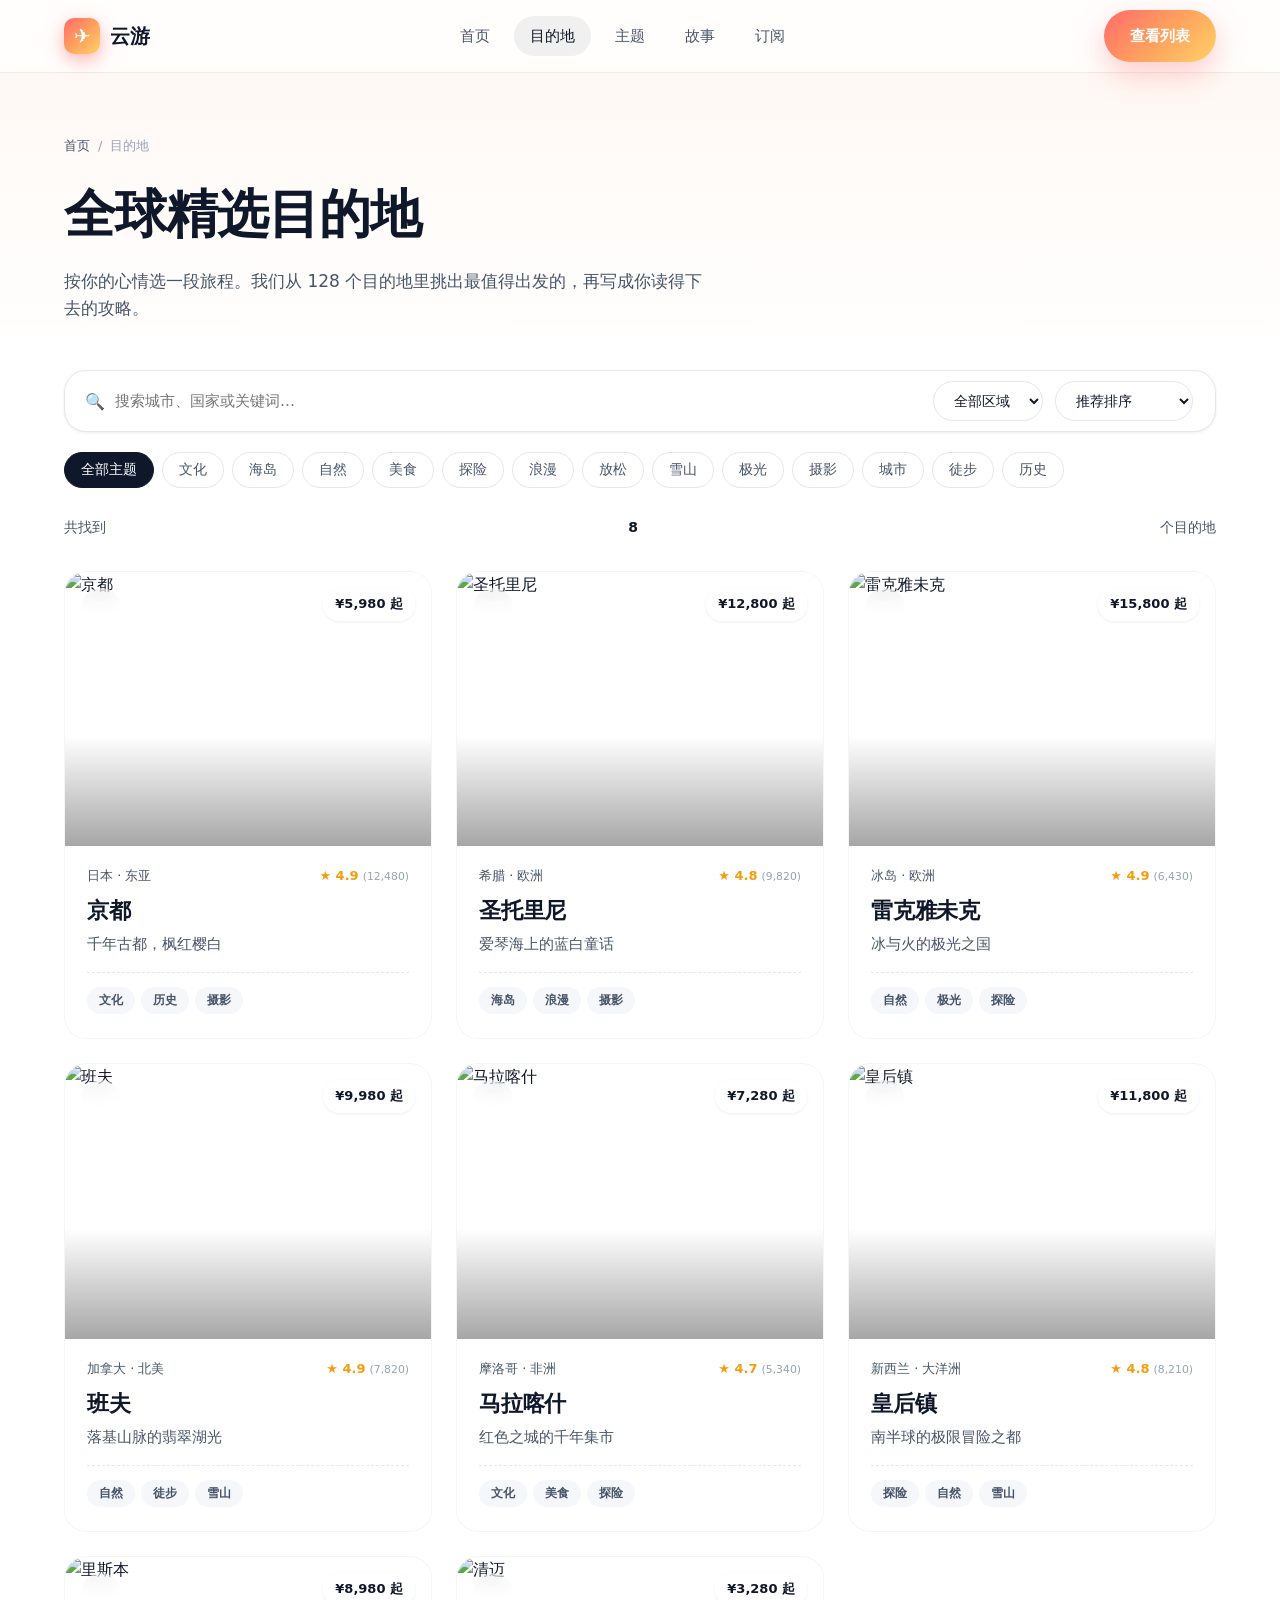
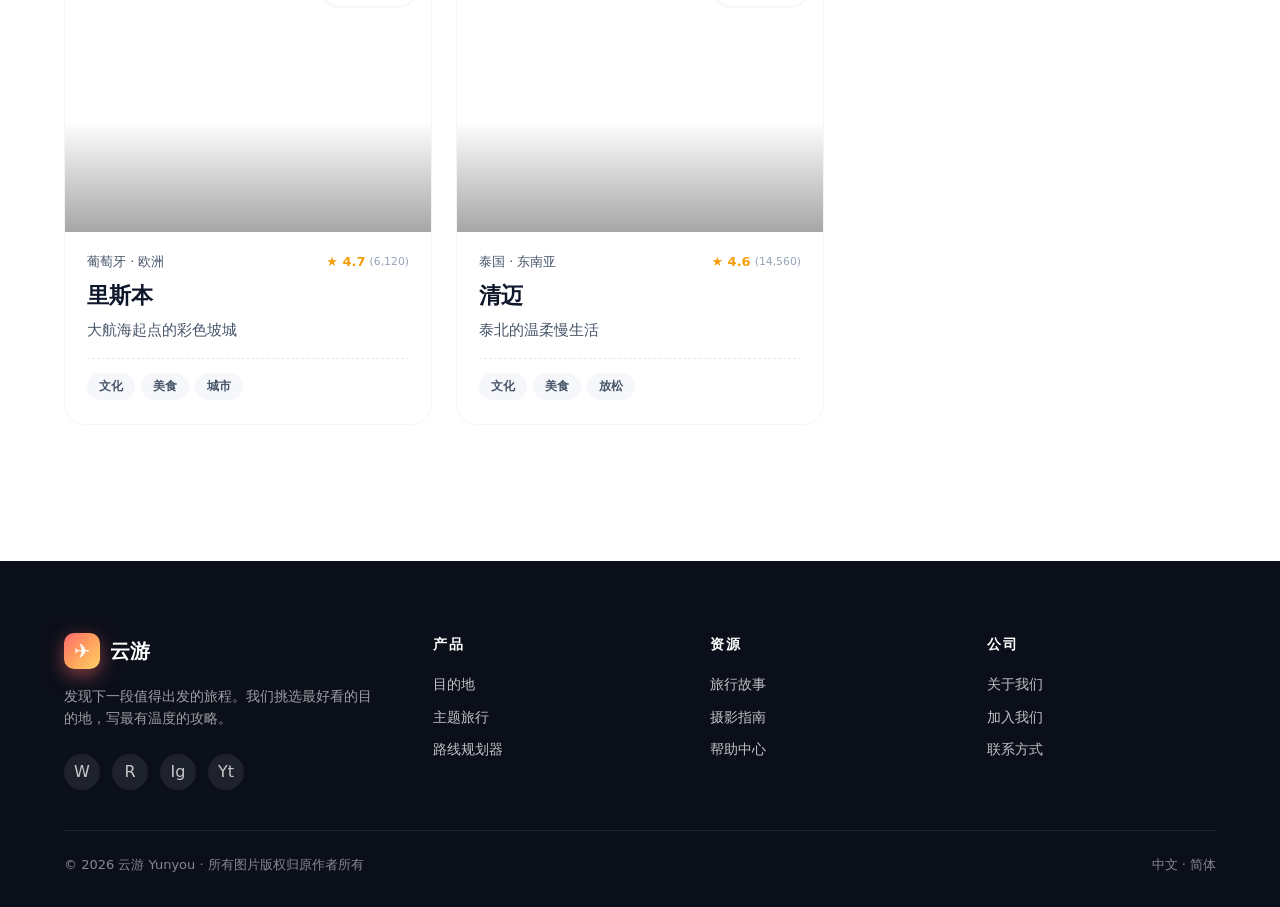
==== destinations.html @ 0c2c40e2 "feat: add static travel recommendation site (home/list/detail with animations) Co-authored-by: Gangg" ====
<!DOCTYPE html>
<html lang="zh-CN">
<head>
  <meta charset="UTF-8" />
  <meta name="viewport" content="width=device-width, initial-scale=1" />
  <title>目的地 · 云游</title>
  <meta name="description" content="浏览云游精选的全球目的地，按区域、主题、价格筛选，挑出最适合你的下一次旅程。" />
  <link rel="icon" href="data:image/svg+xml,%3Csvg xmlns='http://www.w3.org/2000/svg' viewBox='0 0 100 100'%3E%3Ctext y='74' font-size='80'%3E%E2%9C%88%EF%B8%8F%3C/text%3E%3C/svg%3E" />
  <link rel="stylesheet" href="assets/css/main.css" />
  <link rel="stylesheet" href="assets/css/home.css" />
  <link rel="stylesheet" href="assets/css/list.css" />
</head>
<body>
  <header class="site-header is-solid" data-header-mode="solid">
    <div class="container">
      <a class="brand" href="index.html">
        <span class="brand-mark">✈</span>
        <span>云游</span>
      </a>
      <nav class="nav">
        <a href="index.html">首页</a>
        <a href="destinations.html" class="is-active">目的地</a>
        <a href="index.html#themes">主题</a>
        <a href="index.html#stories">故事</a>
        <a href="index.html#newsletter">订阅</a>
      </nav>
      <a href="#dest-grid" class="btn btn--primary header-cta">查看列表</a>
      <button class="nav-toggle" aria-label="菜单"><span></span></button>
    </div>
  </header>

  <section class="page-hero">
    <div class="container">
      <div class="crumbs" data-reveal="up">
        <a href="index.html">首页</a>
        <span>/</span>
        <span>目的地</span>
      </div>
      <h1 data-reveal="up">全球精选目的地</h1>
      <p class="lead" data-reveal="up" style="--reveal-delay:100ms">按你的心情选一段旅程。我们从 128 个目的地里挑出最值得出发的，再写成你读得下去的攻略。</p>
    </div>
  </section>

  <section class="container" id="dest-grid">
    <div class="filters" data-reveal="up">
      <label class="search">
        <span aria-hidden="true">🔍</span>
        <input type="search" placeholder="搜索城市、国家或关键词…" data-filter-search />
      </label>
      <select data-filter-region aria-label="区域">
        <option value="">全部区域</option>
        <option>东亚</option>
        <option>东南亚</option>
        <option>欧洲</option>
        <option>北美</option>
        <option>非洲</option>
        <option>大洋洲</option>
      </select>
      <select data-filter-sort aria-label="排序">
        <option value="recommend">推荐排序</option>
        <option value="price-asc">价格从低到高</option>
        <option value="price-desc">价格从高到低</option>
        <option value="rating">评分最高</option>
        <option value="reviews">评价最多</option>
      </select>
    </div>

    <div class="filter-chips" data-filter-themes></div>

    <div class="result-meta" data-result-meta></div>

    <div class="dest-grid" data-dest-grid></div>
  </section>

  <footer class="site-footer">
    <div class="container">
      <div class="footer-grid">
        <div class="footer-brand">
          <a class="brand" href="index.html" style="color:#fff">
            <span class="brand-mark">✈</span>
            <span>云游</span>
          </a>
          <p>发现下一段值得出发的旅程。我们挑选最好看的目的地，写最有温度的攻略。</p>
          <div class="socials">
            <a href="#">W</a>
            <a href="#">R</a>
            <a href="#">Ig</a>
            <a href="#">Yt</a>
          </div>
        </div>
        <div class="footer-col"><h4>产品</h4><ul><li><a href="destinations.html">目的地</a></li><li><a href="index.html#themes">主题旅行</a></li><li><a href="#">路线规划器</a></li></ul></div>
        <div class="footer-col"><h4>资源</h4><ul><li><a href="index.html#stories">旅行故事</a></li><li><a href="#">摄影指南</a></li><li><a href="#">帮助中心</a></li></ul></div>
        <div class="footer-col"><h4>公司</h4><ul><li><a href="#">关于我们</a></li><li><a href="#">加入我们</a></li><li><a href="#">联系方式</a></li></ul></div>
      </div>
      <div class="footer-bottom">
        <span>© 2026 云游 Yunyou · 所有图片版权归原作者所有</span>
        <span>中文 · 简体</span>
      </div>
    </div>
  </footer>

  <script src="assets/data/destinations.js"></script>
  <script src="assets/js/ui.js"></script>
  <script src="assets/js/list.js"></script>
</body>
</html>
---- assets/css/main.css ----
/* -------- variables -------- */
:root {
  --c-bg: #0b0f1a;
  --c-bg-soft: #111827;
  --c-surface: #ffffff;
  --c-surface-soft: #f6f7fb;
  --c-text: #0f172a;
  --c-text-soft: #475569;
  --c-text-mute: #94a3b8;
  --c-border: #e5e7eb;
  --c-primary: #ff6b6b;
  --c-primary-dark: #e85555;
  --c-accent: #4cc9f0;
  --c-accent-2: #ffd166;
  --c-gradient: linear-gradient(135deg, #ff6b6b 0%, #ffa05e 50%, #ffd166 100%);
  --c-gradient-cool: linear-gradient(135deg, #4cc9f0 0%, #7b7bff 60%, #c084fc 100%);
  --shadow-sm: 0 1px 3px rgba(15, 23, 42, 0.08);
  --shadow-md: 0 10px 30px rgba(15, 23, 42, 0.12);
  --shadow-lg: 0 30px 60px rgba(15, 23, 42, 0.18);
  --radius-sm: 8px;
  --radius-md: 14px;
  --radius-lg: 22px;
  --radius-xl: 32px;
  --header-h: 72px;
  --max-w: 1200px;
  --ease-out: cubic-bezier(0.22, 1, 0.36, 1);
  --ease-spring: cubic-bezier(0.34, 1.56, 0.64, 1);
}

/* -------- reset -------- */
*, *::before, *::after { box-sizing: border-box; }
html, body { margin: 0; padding: 0; }
html {
  scroll-behavior: smooth;
  -webkit-text-size-adjust: 100%;
}
body {
  font-family: "PingFang SC", "Noto Sans SC", "Microsoft YaHei", Inter, system-ui, -apple-system, Segoe UI, Roboto, sans-serif;
  color: var(--c-text);
  background: var(--c-surface);
  line-height: 1.6;
  -webkit-font-smoothing: antialiased;
  overflow-x: hidden;
}
img { max-width: 100%; display: block; }
a { color: inherit; text-decoration: none; }
button { font-family: inherit; cursor: pointer; border: none; background: none; }
input, select, textarea { font-family: inherit; }

/* -------- utilities -------- */
.container {
  width: 100%;
  max-width: var(--max-w);
  margin: 0 auto;
  padding: 0 24px;
}
.section {
  padding: 96px 0;
  position: relative;
}
.section--tight { padding: 64px 0; }
.section-head {
  text-align: center;
  max-width: 720px;
  margin: 0 auto 56px;
}
.section-head .eyebrow {
  display: inline-block;
  font-size: 13px;
  letter-spacing: 2px;
  text-transform: uppercase;
  color: var(--c-primary);
  font-weight: 600;
  margin-bottom: 12px;
}
.section-head h2 {
  font-size: clamp(28px, 4vw, 44px);
  margin: 0 0 16px;
  font-weight: 800;
  letter-spacing: -0.02em;
  background: linear-gradient(135deg, #0f172a, #475569);
  -webkit-background-clip: text;
  background-clip: text;
  color: transparent;
}
.section-head p {
  color: var(--c-text-soft);
  font-size: 17px;
  margin: 0;
}
.btn {
  display: inline-flex;
  align-items: center;
  gap: 8px;
  padding: 14px 26px;
  border-radius: 999px;
  font-weight: 600;
  font-size: 15px;
  transition: transform 0.25s var(--ease-spring), box-shadow 0.25s ease, background 0.25s ease;
  will-change: transform;
}
.btn--primary {
  background: var(--c-gradient);
  color: #fff;
  box-shadow: 0 12px 30px rgba(255, 107, 107, 0.35);
}
.btn--primary:hover {
  transform: translateY(-2px) scale(1.02);
  box-shadow: 0 20px 40px rgba(255, 107, 107, 0.45);
}
.btn--ghost {
  background: rgba(255, 255, 255, 0.15);
  color: #fff;
  backdrop-filter: blur(12px);
  border: 1px solid rgba(255, 255, 255, 0.3);
}
.btn--ghost:hover {
  background: rgba(255, 255, 255, 0.25);
  transform: translateY(-2px);
}
.btn--dark {
  background: var(--c-text);
  color: #fff;
}
.btn--dark:hover {
  transform: translateY(-2px);
  box-shadow: var(--shadow-md);
}
.btn--outline {
  background: transparent;
  color: var(--c-text);
  border: 1.5px solid var(--c-border);
}
.btn--outline:hover {
  border-color: var(--c-text);
  transform: translateY(-2px);
}
.chip {
  display: inline-flex;
  align-items: center;
  padding: 4px 12px;
  border-radius: 999px;
  font-size: 12px;
  font-weight: 600;
  background: rgba(255, 107, 107, 0.12);
  color: var(--c-primary-dark);
}

/* -------- header -------- */
.site-header {
  position: fixed;
  top: 0;
  left: 0;
  right: 0;
  height: var(--header-h);
  z-index: 50;
  transition: background 0.3s ease, box-shadow 0.3s ease, backdrop-filter 0.3s ease;
}
.site-header.is-transparent {
  background: transparent;
}
.site-header.is-solid {
  background: rgba(255, 255, 255, 0.85);
  backdrop-filter: saturate(180%) blur(16px);
  box-shadow: 0 1px 0 rgba(15, 23, 42, 0.06);
}
.site-header .container {
  height: 100%;
  display: flex;
  align-items: center;
  justify-content: space-between;
}
.brand {
  display: flex;
  align-items: center;
  gap: 10px;
  font-weight: 800;
  font-size: 20px;
  letter-spacing: -0.01em;
}
.brand-mark {
  width: 36px;
  height: 36px;
  border-radius: 10px;
  background: var(--c-gradient);
  display: inline-flex;
  align-items: center;
  justify-content: center;
  color: #fff;
  box-shadow: 0 6px 18px rgba(255, 107, 107, 0.5);
  transition: transform 0.5s var(--ease-spring);
}
.brand:hover .brand-mark {
  transform: rotate(-12deg) scale(1.08);
}
.nav {
  display: flex;
  gap: 8px;
  align-items: center;
}
.nav a {
  padding: 8px 16px;
  border-radius: 999px;
  font-size: 15px;
  font-weight: 500;
  color: var(--c-text-soft);
  transition: color 0.2s ease, background 0.2s ease;
}
.nav a:hover, .nav a.is-active {
  color: var(--c-text);
  background: rgba(15, 23, 42, 0.06);
}
.site-header.is-transparent .nav a {
  color: rgba(255, 255, 255, 0.85);
}
.site-header.is-transparent .nav a:hover,
.site-header.is-transparent .nav a.is-active {
  color: #fff;
  background: rgba(255, 255, 255, 0.15);
}
.site-header.is-transparent .brand { color: #fff; }
.header-cta { margin-left: 8px; }
.nav-toggle {
  display: none;
  width: 44px;
  height: 44px;
  border-radius: 12px;
  align-items: center;
  justify-content: center;
  color: var(--c-text);
}
.site-header.is-transparent .nav-toggle { color: #fff; }
.nav-toggle span {
  width: 20px;
  height: 2px;
  background: currentColor;
  position: relative;
  transition: all 0.3s ease;
}
.nav-toggle span::before,
.nav-toggle span::after {
  content: "";
  position: absolute;
  left: 0;
  width: 20px;
  height: 2px;
  background: currentColor;
  transition: all 0.3s ease;
}
.nav-toggle span::before { top: -7px; }
.nav-toggle span::after { top: 7px; }

/* -------- footer -------- */
.site-footer {
  background: var(--c-bg);
  color: rgba(255, 255, 255, 0.75);
  padding: 72px 0 32px;
  margin-top: 40px;
}
.site-footer a { color: rgba(255, 255, 255, 0.75); }
.site-footer a:hover { color: #fff; }
.footer-grid {
  display: grid;
  grid-template-columns: 1.4fr repeat(3, 1fr);
  gap: 48px;
  padding-bottom: 40px;
  border-bottom: 1px solid rgba(255, 255, 255, 0.08);
}
.footer-brand p {
  color: rgba(255, 255, 255, 0.6);
  margin: 16px 0 24px;
  max-width: 320px;
  font-size: 14px;
}
.footer-col h4 {
  color: #fff;
  margin: 0 0 18px;
  font-size: 14px;
  letter-spacing: 2px;
  text-transform: uppercase;
}
.footer-col ul { list-style: none; padding: 0; margin: 0; display: grid; gap: 10px; font-size: 14px; }
.footer-bottom {
  display: flex;
  justify-content: space-between;
  align-items: center;
  padding-top: 24px;
  font-size: 13px;
  color: rgba(255, 255, 255, 0.5);
}
.socials { display: flex; gap: 12px; }
.socials a {
  width: 36px;
  height: 36px;
  border-radius: 50%;
  background: rgba(255, 255, 255, 0.08);
  display: inline-flex;
  align-items: center;
  justify-content: center;
  transition: background 0.2s ease, transform 0.25s var(--ease-spring);
}
.socials a:hover {
  background: var(--c-primary);
  transform: translateY(-3px);
}

/* -------- reveal (scroll animation) -------- */
[data-reveal] {
  opacity: 0;
  transform: translateY(32px);
  transition: opacity 0.8s var(--ease-out), transform 0.8s var(--ease-out);
  transition-delay: var(--reveal-delay, 0s);
}
[data-reveal="left"] { transform: translateX(-40px); }
[data-reveal="right"] { transform: translateX(40px); }
[data-reveal="scale"] { transform: scale(0.92); }
[data-reveal].is-visible {
  opacity: 1;
  transform: translate(0, 0) scale(1);
}

/* -------- responsive -------- */
@media (max-width: 860px) {
  .section { padding: 72px 0; }
  .footer-grid { grid-template-columns: 1fr 1fr; gap: 32px; }
  .footer-brand { grid-column: 1 / -1; }
  .nav { display: none; }
  .nav-toggle { display: inline-flex; }
  .header-cta { display: none; }
}
@media (max-width: 560px) {
  .section { padding: 56px 0; }
  .footer-grid { grid-template-columns: 1fr; }
  .footer-bottom { flex-direction: column; gap: 12px; }
}
---- assets/css/home.css ----
/* -------- hero -------- */
.hero {
  position: relative;
  min-height: 100vh;
  color: #fff;
  overflow: hidden;
  isolation: isolate;
  display: flex;
  align-items: center;
  padding-top: var(--header-h);
}
.hero::before {
  content: "";
  position: absolute;
  inset: 0;
  background: linear-gradient(
    180deg,
    rgba(8, 12, 24, 0.45) 0%,
    rgba(8, 12, 24, 0.3) 40%,
    rgba(8, 12, 24, 0.75) 100%
  );
  z-index: 2;
}
.hero-bg {
  position: absolute;
  inset: -40px;
  z-index: 1;
  background-size: cover;
  background-position: center;
  will-change: transform;
  transition: opacity 1.2s ease;
}
.hero-bg.is-current {
  animation: kenburns 14s ease-in-out infinite alternate;
}
.hero-bg:not(.is-current) { opacity: 0; }
@keyframes kenburns {
  0% { transform: scale(1.05) translate(0, 0); }
  100% { transform: scale(1.18) translate(-1%, -2%); }
}
.hero-shade {
  position: absolute;
  inset: auto 0 -1px;
  height: 120px;
  z-index: 3;
  background: linear-gradient(180deg, transparent 0%, var(--c-surface) 100%);
}
.hero-content {
  position: relative;
  z-index: 4;
  padding: 48px 0 96px;
  max-width: 720px;
}
.hero-badge {
  display: inline-flex;
  align-items: center;
  gap: 10px;
  padding: 8px 16px;
  border-radius: 999px;
  background: rgba(255, 255, 255, 0.14);
  backdrop-filter: blur(12px);
  border: 1px solid rgba(255, 255, 255, 0.25);
  font-size: 13px;
  font-weight: 500;
  margin-bottom: 24px;
  animation: floatIn 0.9s var(--ease-out) both;
}
.hero-badge .dot {
  width: 8px;
  height: 8px;
  border-radius: 50%;
  background: #34d399;
  box-shadow: 0 0 0 0 rgba(52, 211, 153, 0.6);
  animation: ping 1.8s ease-out infinite;
}
@keyframes ping {
  0% { box-shadow: 0 0 0 0 rgba(52, 211, 153, 0.6); }
  80%, 100% { box-shadow: 0 0 0 10px rgba(52, 211, 153, 0); }
}
.hero h1 {
  font-size: clamp(40px, 6.5vw, 78px);
  line-height: 1.05;
  font-weight: 800;
  letter-spacing: -0.03em;
  margin: 0 0 20px;
}
.hero h1 .accent {
  background: linear-gradient(120deg, #ffd166 10%, #ff8fa3 60%, #a5b4fc 100%);
  -webkit-background-clip: text;
  background-clip: text;
  color: transparent;
  display: inline-block;
  animation: shimmer 4s ease-in-out infinite;
  background-size: 200% 200%;
}
@keyframes shimmer {
  0%, 100% { background-position: 0% 50%; }
  50% { background-position: 100% 50%; }
}
.hero p.lead {
  color: rgba(255, 255, 255, 0.85);
  font-size: 19px;
  max-width: 560px;
  margin: 0 0 36px;
}
.hero-actions {
  display: flex;
  gap: 14px;
  flex-wrap: wrap;
}
.hero-word-anim > span {
  display: inline-block;
  opacity: 0;
  transform: translateY(30px);
  animation: wordUp 0.8s var(--ease-spring) forwards;
}
@keyframes wordUp {
  to { opacity: 1; transform: translateY(0); }
}
@keyframes floatIn {
  from { opacity: 0; transform: translateY(12px); }
  to { opacity: 1; transform: translateY(0); }
}

/* hero search */
.hero-search {
  margin-top: 40px;
  display: grid;
  grid-template-columns: 1.4fr 1fr 1fr auto;
  gap: 0;
  background: rgba(255, 255, 255, 0.12);
  border: 1px solid rgba(255, 255, 255, 0.24);
  backdrop-filter: blur(18px);
  border-radius: 999px;
  padding: 8px;
  box-shadow: 0 20px 60px rgba(0, 0, 0, 0.25);
  max-width: 720px;
  animation: floatIn 1.1s var(--ease-out) 0.3s both;
}
.hero-search .field {
  padding: 10px 22px;
  display: flex;
  flex-direction: column;
  border-right: 1px solid rgba(255, 255, 255, 0.16);
  min-width: 0;
}
.hero-search .field:last-of-type { border-right: none; }
.hero-search label {
  font-size: 11px;
  letter-spacing: 1.2px;
  text-transform: uppercase;
  color: rgba(255, 255, 255, 0.75);
  margin-bottom: 4px;
}
.hero-search input, .hero-search select {
  background: transparent;
  border: none;
  color: #fff;
  font-size: 15px;
  font-weight: 500;
  outline: none;
  padding: 0;
  min-width: 0;
  width: 100%;
}
.hero-search input::placeholder { color: rgba(255, 255, 255, 0.55); }
.hero-search select option { color: #0f172a; }
.hero-search .btn--primary {
  border-radius: 999px;
  padding: 14px 28px;
}
.hero-scroll {
  position: absolute;
  bottom: 32px;
  left: 50%;
  transform: translateX(-50%);
  z-index: 4;
  color: rgba(255, 255, 255, 0.7);
  font-size: 12px;
  letter-spacing: 2px;
  text-transform: uppercase;
  animation: bounceY 2.2s ease-in-out infinite;
}
.hero-scroll::after {
  content: "";
  display: block;
  width: 1px;
  height: 40px;
  background: rgba(255, 255, 255, 0.5);
  margin: 12px auto 0;
}
@keyframes bounceY {
  0%, 100% { transform: translate(-50%, 0); opacity: 0.7; }
  50% { transform: translate(-50%, -8px); opacity: 1; }
}

/* -------- stats -------- */
.stats {
  padding: 40px 0 0;
}
.stats-grid {
  display: grid;
  grid-template-columns: repeat(4, 1fr);
  gap: 24px;
  padding: 40px;
  border-radius: var(--radius-xl);
  background: var(--c-surface);
  box-shadow: var(--shadow-lg);
  position: relative;
  z-index: 10;
  margin-top: -100px;
}
.stat { text-align: center; }
.stat-num {
  font-size: clamp(32px, 4vw, 48px);
  font-weight: 800;
  background: var(--c-gradient);
  -webkit-background-clip: text;
  background-clip: text;
  color: transparent;
  letter-spacing: -0.02em;
  line-height: 1;
}
.stat-num small { font-size: 0.5em; margin-left: 2px; color: var(--c-text-soft); -webkit-text-fill-color: var(--c-text-soft); }
.stat-label {
  margin-top: 8px;
  color: var(--c-text-soft);
  font-size: 14px;
}

/* -------- feature cards (themes) -------- */
.themes-grid {
  display: grid;
  grid-template-columns: repeat(4, 1fr);
  gap: 20px;
}
.theme-card {
  position: relative;
  aspect-ratio: 3/4;
  border-radius: var(--radius-lg);
  overflow: hidden;
  cursor: pointer;
  isolation: isolate;
}
.theme-card::before {
  content: "";
  position: absolute;
  inset: 0;
  background-size: cover;
  background-position: center;
  background-image: var(--img);
  transition: transform 0.8s var(--ease-out);
  z-index: 1;
}
.theme-card::after {
  content: "";
  position: absolute;
  inset: 0;
  background: linear-gradient(180deg, rgba(0,0,0,0.1) 0%, rgba(0,0,0,0.75) 100%);
  z-index: 2;
  transition: opacity 0.35s ease;
}
.theme-card:hover::before { transform: scale(1.1); }
.theme-card .content {
  position: relative;
  z-index: 3;
  color: #fff;
  padding: 24px;
  height: 100%;
  display: flex;
  flex-direction: column;
  justify-content: flex-end;
}
.theme-card .content h3 {
  font-size: 24px;
  margin: 0 0 4px;
  font-weight: 700;
}
.theme-card .content p {
  margin: 0;
  font-size: 14px;
  color: rgba(255, 255, 255, 0.75);
  transform: translateY(8px);
  opacity: 0;
  transition: all 0.35s ease;
}
.theme-card:hover .content p { transform: translateY(0); opacity: 1; }
.theme-card .arrow {
  position: absolute;
  top: 20px;
  right: 20px;
  width: 42px;
  height: 42px;
  border-radius: 50%;
  background: rgba(255, 255, 255, 0.18);
  backdrop-filter: blur(10px);
  z-index: 3;
  display: grid;
  place-items: center;
  color: #fff;
  transition: transform 0.35s var(--ease-spring), background 0.35s ease;
}
.theme-card:hover .arrow {
  transform: rotate(-45deg) scale(1.08);
  background: var(--c-primary);
}

/* -------- featured destinations -------- */
.featured {
  background: var(--c-surface-soft);
}
.featured-grid {
  display: grid;
  grid-template-columns: repeat(3, 1fr);
  gap: 28px;
}
.dest-card {
  background: var(--c-surface);
  border-radius: var(--radius-lg);
  overflow: hidden;
  transition: transform 0.4s var(--ease-out), box-shadow 0.4s ease;
  cursor: pointer;
  display: flex;
  flex-direction: column;
  border: 1px solid rgba(15, 23, 42, 0.04);
}
.dest-card:hover {
  transform: translateY(-8px);
  box-shadow: var(--shadow-lg);
}
.dest-card-media {
  position: relative;
  aspect-ratio: 4/3;
  overflow: hidden;
}
.dest-card-media::after {
  content: "";
  position: absolute;
  inset: 0;
  background: linear-gradient(180deg, transparent 60%, rgba(0,0,0,0.35) 100%);
}
.dest-card-media img {
  width: 100%;
  height: 100%;
  object-fit: cover;
  transition: transform 0.8s var(--ease-out);
}
.dest-card:hover .dest-card-media img { transform: scale(1.08); }
.dest-card-media .price-tag {
  position: absolute;
  top: 16px;
  right: 16px;
  background: rgba(255, 255, 255, 0.95);
  color: var(--c-text);
  padding: 6px 12px;
  border-radius: 999px;
  font-size: 13px;
  font-weight: 700;
  backdrop-filter: blur(8px);
  z-index: 2;
  box-shadow: var(--shadow-sm);
}
.dest-card-media .fav {
  position: absolute;
  top: 16px;
  left: 16px;
  width: 40px;
  height: 40px;
  border-radius: 50%;
  background: rgba(255, 255, 255, 0.2);
  backdrop-filter: blur(10px);
  display: grid;
  place-items: center;
  color: #fff;
  z-index: 2;
  transition: transform 0.3s var(--ease-spring), color 0.2s ease;
}
.dest-card-media .fav:hover { color: #ff6b6b; transform: scale(1.1); }
.dest-card-body {
  padding: 20px 22px 24px;
  display: flex;
  flex-direction: column;
  flex: 1;
}
.dest-card-meta {
  display: flex;
  justify-content: space-between;
  align-items: center;
  font-size: 13px;
  color: var(--c-text-soft);
  margin-bottom: 6px;
}
.dest-card-meta .rating { display: inline-flex; align-items: center; gap: 4px; color: #f59e0b; font-weight: 600; }
.dest-card-body h3 { margin: 0 0 4px; font-size: 22px; font-weight: 700; letter-spacing: -0.01em; }
.dest-card-body .tagline { color: var(--c-text-soft); font-size: 15px; margin: 0 0 16px; }
.dest-card-tags { display: flex; gap: 6px; flex-wrap: wrap; margin-top: auto; padding-top: 14px; border-top: 1px dashed var(--c-border); }
.dest-card-tags .chip { background: var(--c-surface-soft); color: var(--c-text-soft); }

/* -------- parallax band -------- */
.parallax {
  position: relative;
  min-height: 360px;
  display: grid;
  place-items: center;
  color: #fff;
  text-align: center;
  overflow: hidden;
  isolation: isolate;
}
.parallax::before {
  content: "";
  position: absolute;
  inset: -80px 0;
  background-image: url("https://images.unsplash.com/photo-1470770841072-f978cf4d019e?auto=format&fit=crop&w=2000&q=80");
  background-size: cover;
  background-position: center;
  background-attachment: fixed;
  z-index: 1;
}
.parallax::after {
  content: "";
  position: absolute;
  inset: 0;
  background: linear-gradient(135deg, rgba(12, 17, 32, 0.7), rgba(76, 201, 240, 0.35));
  z-index: 2;
}
.parallax .container { position: relative; z-index: 3; padding: 96px 0; }
.parallax h2 {
  font-size: clamp(32px, 5vw, 56px);
  margin: 0 0 14px;
  letter-spacing: -0.02em;
  font-weight: 800;
}
.parallax p { color: rgba(255,255,255,0.82); max-width: 600px; margin: 0 auto 28px; font-size: 17px; }

/* -------- testimonials -------- */
.testimonials {
  background: linear-gradient(180deg, #fff 0%, var(--c-surface-soft) 100%);
}
.testimonial-grid {
  display: grid;
  grid-template-columns: repeat(3, 1fr);
  gap: 24px;
}
.testimonial {
  background: #fff;
  border-radius: var(--radius-lg);
  padding: 32px;
  box-shadow: var(--shadow-sm);
  border: 1px solid rgba(15, 23, 42, 0.04);
  transition: transform 0.4s var(--ease-out), box-shadow 0.4s ease;
  position: relative;
}
.testimonial:hover {
  transform: translateY(-6px);
  box-shadow: var(--shadow-md);
}
.testimonial .quote-mark {
  position: absolute;
  top: 24px;
  right: 28px;
  font-size: 80px;
  font-family: Georgia, serif;
  color: rgba(255, 107, 107, 0.12);
  line-height: 1;
}
.testimonial .stars { color: #f59e0b; margin-bottom: 12px; letter-spacing: 2px; }
.testimonial p { margin: 0 0 24px; color: var(--c-text); font-size: 15px; line-height: 1.7; }
.testimonial .person { display: flex; gap: 12px; align-items: center; }
.testimonial .person img {
  width: 44px;
  height: 44px;
  border-radius: 50%;
  object-fit: cover;
}
.testimonial .person .name { font-weight: 700; font-size: 15px; }
.testimonial .person .role { color: var(--c-text-mute); font-size: 13px; }

/* -------- cta -------- */
.cta-band {
  padding: 72px 0;
}
.cta-wrap {
  background: var(--c-gradient);
  border-radius: var(--radius-xl);
  padding: 56px;
  color: #fff;
  display: grid;
  grid-template-columns: 1.2fr auto;
  gap: 32px;
  align-items: center;
  position: relative;
  overflow: hidden;
}
.cta-wrap::before,
.cta-wrap::after {
  content: "";
  position: absolute;
  border-radius: 50%;
  background: rgba(255, 255, 255, 0.15);
  filter: blur(20px);
  animation: blob 8s ease-in-out infinite;
}
.cta-wrap::before { width: 220px; height: 220px; top: -60px; right: -40px; }
.cta-wrap::after { width: 160px; height: 160px; bottom: -40px; left: 10%; animation-delay: -3s; }
@keyframes blob {
  0%, 100% { transform: translate(0, 0) scale(1); }
  50% { transform: translate(12px, -10px) scale(1.1); }
}
.cta-wrap h2 {
  font-size: clamp(26px, 3.4vw, 38px);
  margin: 0 0 8px;
  letter-spacing: -0.02em;
  font-weight: 800;
  position: relative;
  z-index: 2;
}
.cta-wrap p { margin: 0; color: rgba(255, 255, 255, 0.9); position: relative; z-index: 2; max-width: 600px; }
.cta-form {
  display: flex;
  gap: 8px;
  background: rgba(255, 255, 255, 0.15);
  padding: 6px;
  border-radius: 999px;
  backdrop-filter: blur(12px);
  position: relative;
  z-index: 2;
}
.cta-form input {
  background: transparent;
  border: none;
  outline: none;
  color: #fff;
  font-size: 15px;
  padding: 12px 20px;
  min-width: 220px;
}
.cta-form input::placeholder { color: rgba(255, 255, 255, 0.7); }
.cta-form button {
  background: #fff;
  color: var(--c-primary);
  padding: 12px 24px;
  border-radius: 999px;
  font-weight: 700;
  font-size: 15px;
  transition: transform 0.2s var(--ease-spring);
}
.cta-form button:hover { transform: scale(1.05); }

/* -------- responsive -------- */
@media (max-width: 960px) {
  .themes-grid { grid-template-columns: repeat(2, 1fr); }
  .featured-grid { grid-template-columns: repeat(2, 1fr); }
  .testimonial-grid { grid-template-columns: 1fr; }
  .stats-grid { grid-template-columns: repeat(2, 1fr); }
  .cta-wrap { grid-template-columns: 1fr; padding: 40px; }
  .hero-search { grid-template-columns: 1fr 1fr; border-radius: var(--radius-lg); padding: 12px; }
  .hero-search .field { border-right: none; border-bottom: 1px solid rgba(255, 255, 255, 0.12); padding: 12px 16px; }
  .hero-search .btn--primary { grid-column: 1 / -1; justify-content: center; }
  .parallax::before { background-attachment: scroll; }
}
@media (max-width: 560px) {
  .featured-grid { grid-template-columns: 1fr; }
  .themes-grid { grid-template-columns: 1fr 1fr; }
  .stats-grid { grid-template-columns: 1fr 1fr; padding: 28px 20px; margin-top: -80px; }
  .cta-form { flex-direction: column; width: 100%; padding: 10px; border-radius: var(--radius-md); }
  .cta-form input { min-width: 0; width: 100%; padding: 14px; }
  .cta-form button { padding: 14px; border-radius: var(--radius-sm); }
}
---- assets/css/list.css ----
/* -------- page hero (list / detail) -------- */
.page-hero {
  padding-top: calc(var(--header-h) + 64px);
  padding-bottom: 48px;
  background: linear-gradient(180deg, #fff7f2 0%, #fff 100%);
}
.page-hero h1 {
  font-size: clamp(34px, 5vw, 52px);
  margin: 0 0 12px;
  font-weight: 800;
  letter-spacing: -0.02em;
}
.page-hero .lead {
  color: var(--c-text-soft);
  max-width: 640px;
  font-size: 17px;
  margin: 0;
}
.page-hero .crumbs {
  display: flex;
  gap: 8px;
  color: var(--c-text-mute);
  font-size: 13px;
  margin-bottom: 16px;
  align-items: center;
}
.page-hero .crumbs a { color: var(--c-text-soft); }
.page-hero .crumbs a:hover { color: var(--c-primary); }

/* -------- filters -------- */
.filters {
  display: grid;
  grid-template-columns: 1fr auto auto auto;
  gap: 12px;
  align-items: center;
  background: var(--c-surface);
  border: 1px solid var(--c-border);
  border-radius: var(--radius-lg);
  padding: 10px 10px 10px 20px;
  box-shadow: var(--shadow-sm);
}
.filters .search {
  display: flex;
  align-items: center;
  gap: 10px;
  color: var(--c-text-mute);
}
.filters input[type="search"] {
  border: none;
  outline: none;
  background: transparent;
  flex: 1;
  font-size: 15px;
  padding: 10px 0;
  color: var(--c-text);
}
.filters select {
  border: 1px solid var(--c-border);
  border-radius: 999px;
  padding: 10px 16px;
  font-size: 14px;
  background: #fff;
  cursor: pointer;
  color: var(--c-text);
  transition: border-color 0.2s ease;
}
.filters select:hover { border-color: var(--c-text-soft); }
.filter-chips {
  display: flex;
  gap: 8px;
  flex-wrap: wrap;
  margin-top: 20px;
}
.filter-chips button {
  padding: 8px 16px;
  border-radius: 999px;
  background: #fff;
  color: var(--c-text-soft);
  font-size: 14px;
  font-weight: 500;
  border: 1px solid var(--c-border);
  transition: all 0.2s ease;
}
.filter-chips button:hover { border-color: var(--c-text); color: var(--c-text); }
.filter-chips button.is-active {
  background: var(--c-text);
  color: #fff;
  border-color: var(--c-text);
}
.result-meta {
  margin-top: 28px;
  margin-bottom: 8px;
  display: flex;
  justify-content: space-between;
  align-items: center;
  color: var(--c-text-soft);
  font-size: 14px;
}
.result-meta strong { color: var(--c-text); }

/* -------- destination grid (same as home dest-card, plus stagger) -------- */
.dest-grid {
  display: grid;
  grid-template-columns: repeat(3, 1fr);
  gap: 24px;
  padding: 24px 0 96px;
}
.dest-grid .dest-card {
  animation: cardIn 0.6s var(--ease-out) both;
}
@keyframes cardIn {
  from { opacity: 0; transform: translateY(24px); }
  to { opacity: 1; transform: translateY(0); }
}
.empty-state {
  text-align: center;
  padding: 64px 20px;
  color: var(--c-text-soft);
}
.empty-state .emoji { font-size: 56px; margin-bottom: 12px; }

@media (max-width: 960px) {
  .filters { grid-template-columns: 1fr 1fr; }
  .filters .search { grid-column: 1 / -1; }
  .dest-grid { grid-template-columns: repeat(2, 1fr); }
}
@media (max-width: 560px) {
  .filters { grid-template-columns: 1fr; }
  .dest-grid { grid-template-columns: 1fr; }
}
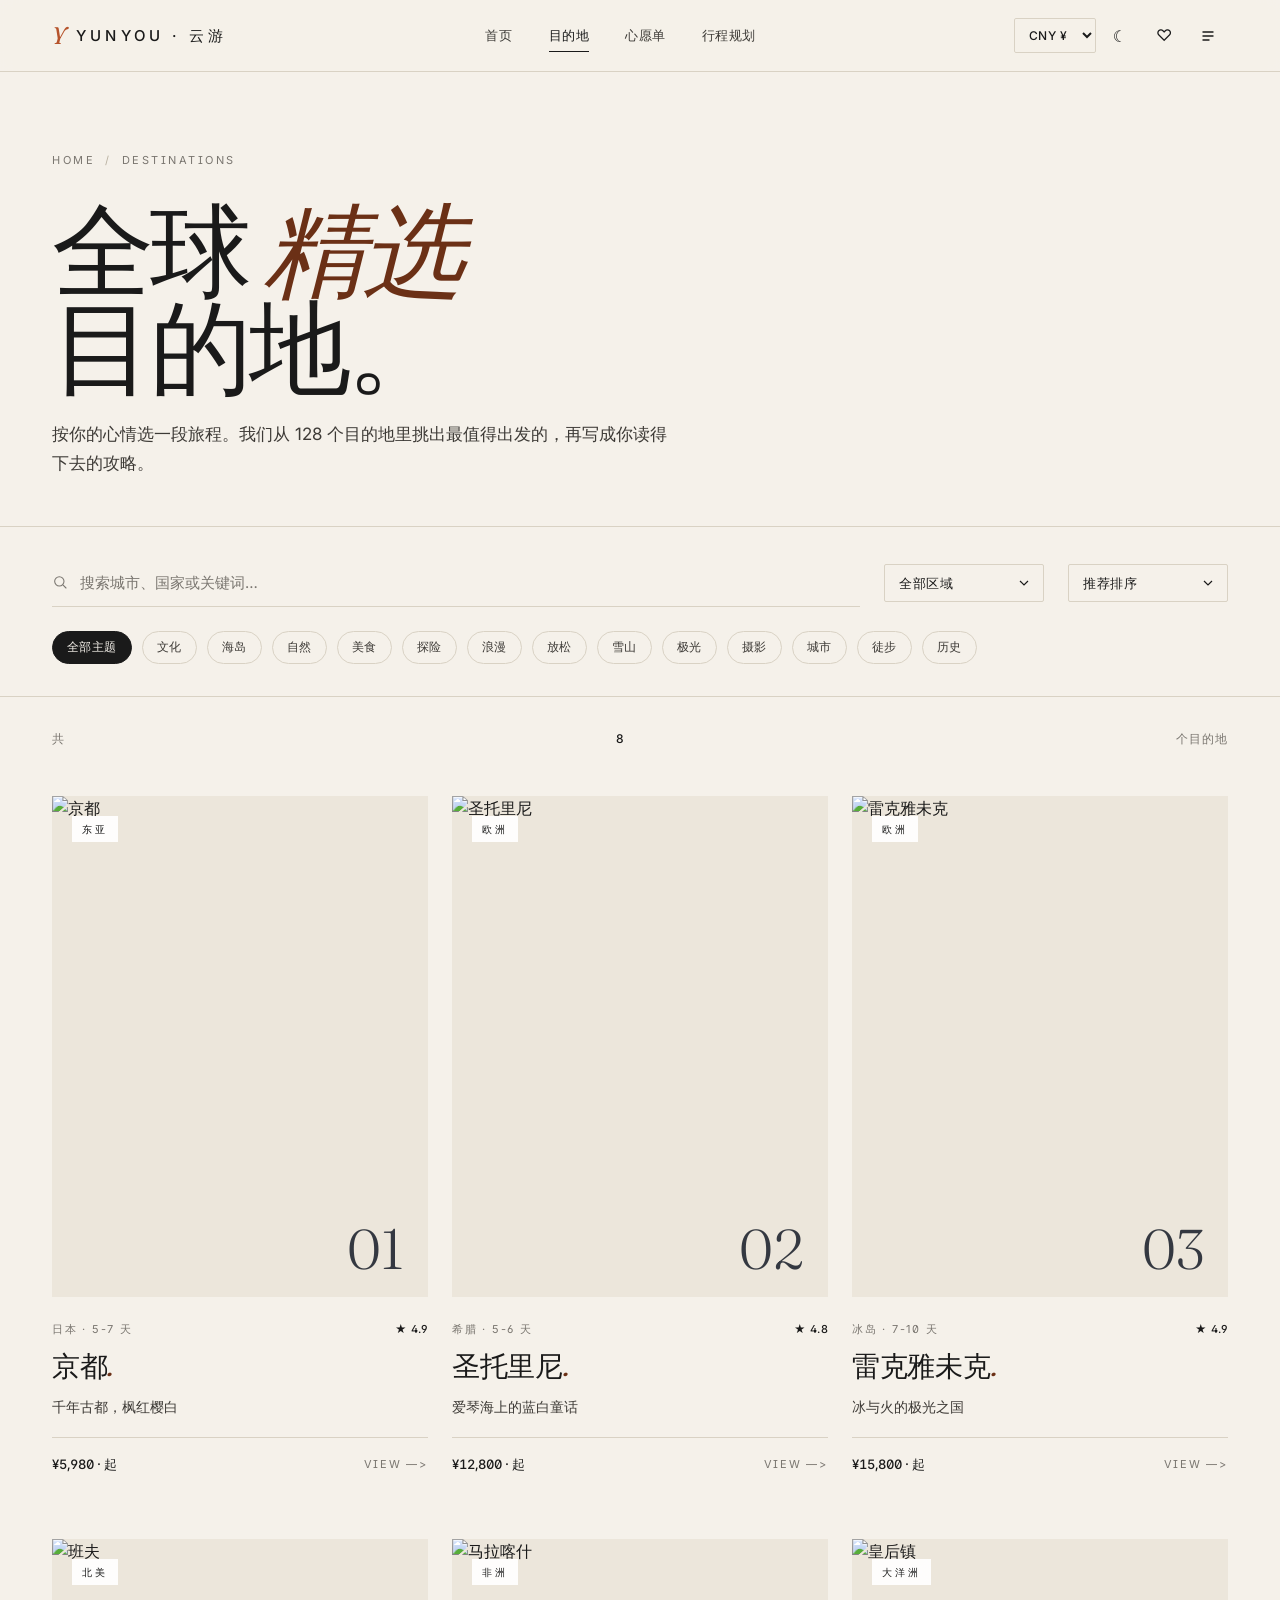
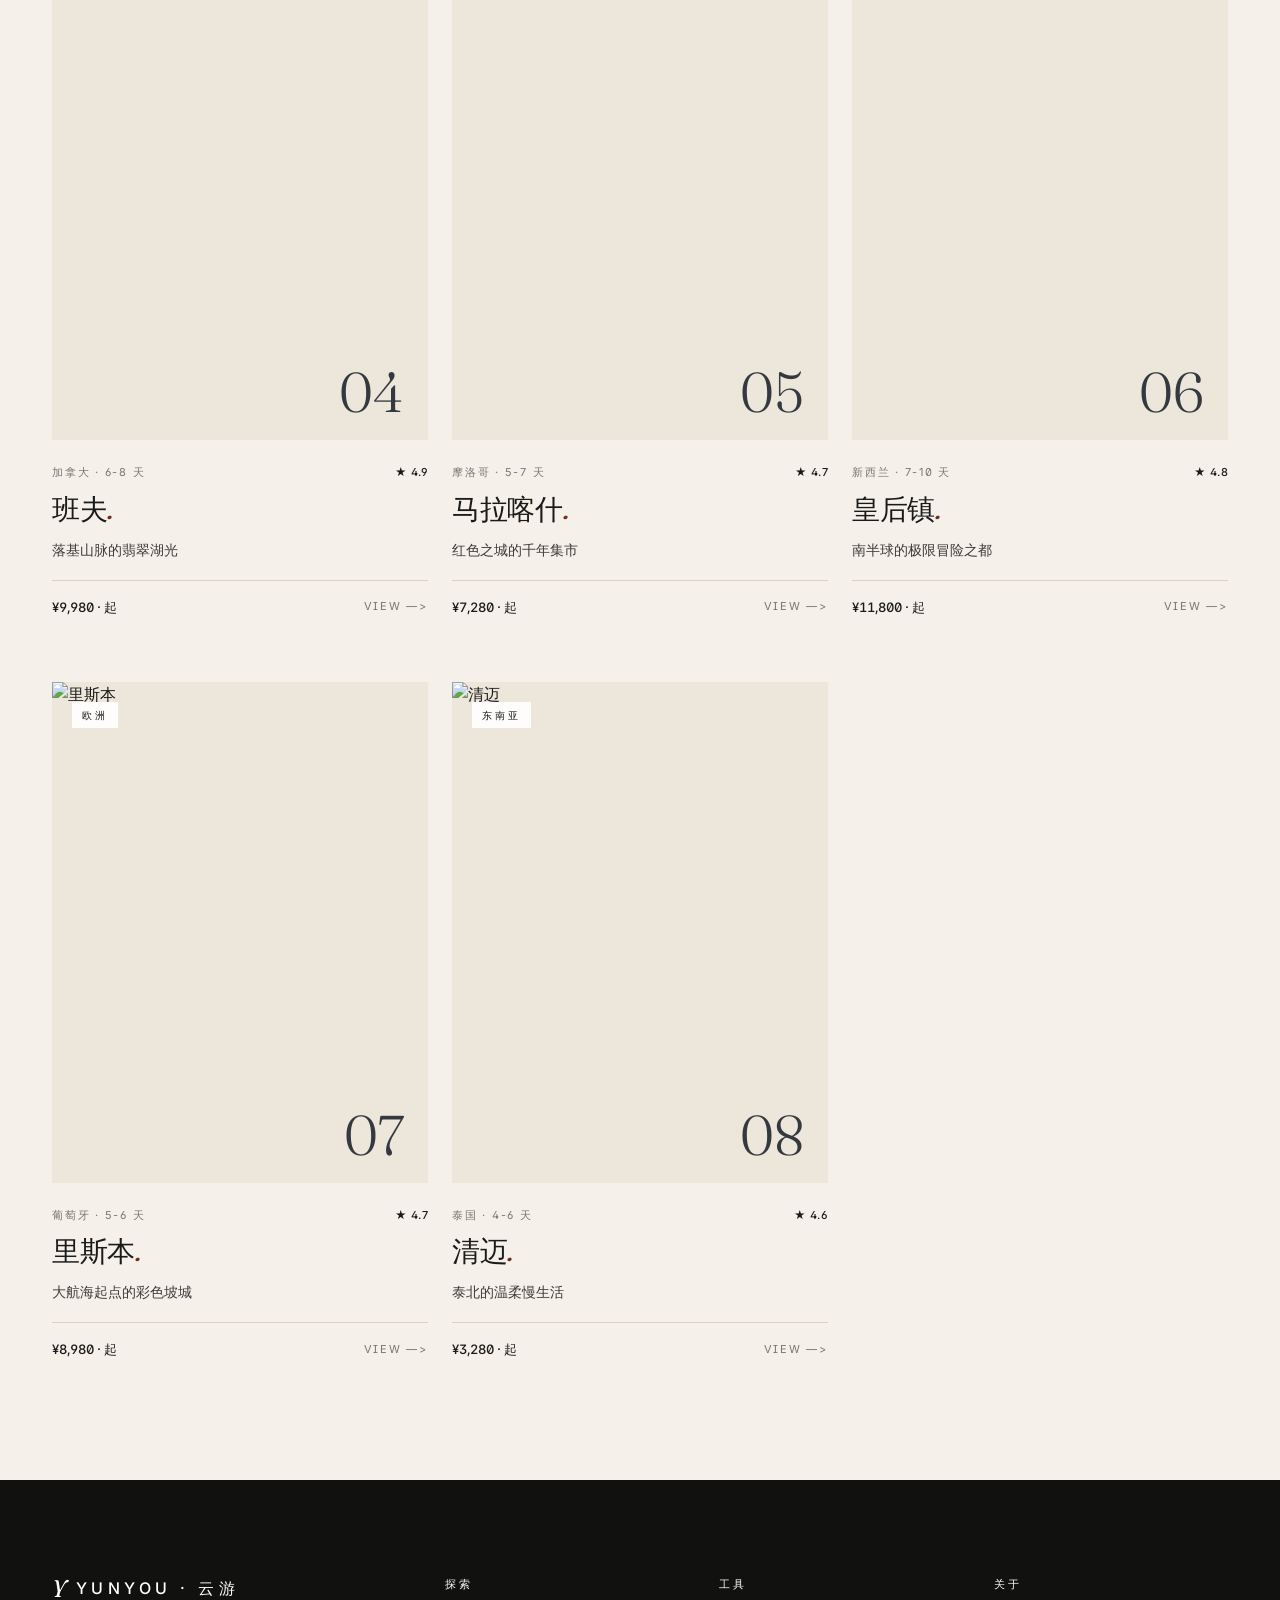
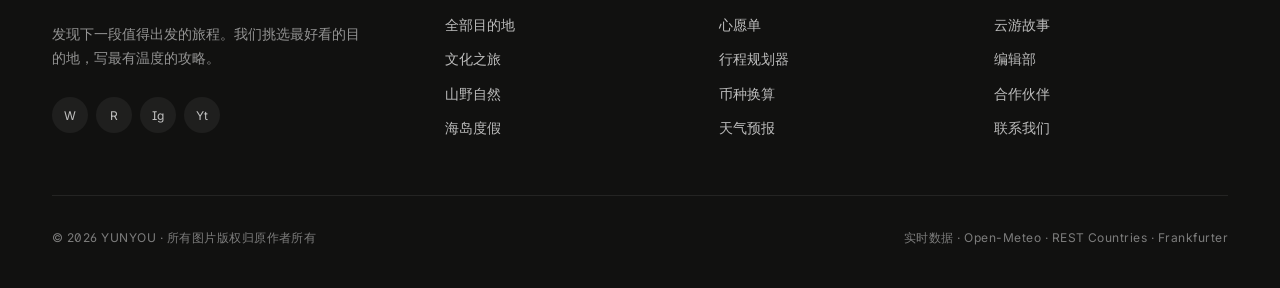
==== commit 4b0d6407: "feat: magazine-style redesign + live APIs + wishlist/planner - Visual: strip gradients, adopt terrac" ====
--- a/destinations.html
+++ b/destinations.html
@@ -5,101 +5,60 @@
   <meta name="viewport" content="width=device-width, initial-scale=1" />
   <title>目的地 · 云游</title>
   <meta name="description" content="浏览云游精选的全球目的地，按区域、主题、价格筛选，挑出最适合你的下一次旅程。" />
-  <link rel="icon" href="data:image/svg+xml,%3Csvg xmlns='http://www.w3.org/2000/svg' viewBox='0 0 100 100'%3E%3Ctext y='74' font-size='80'%3E%E2%9C%88%EF%B8%8F%3C/text%3E%3C/svg%3E" />
+  <link rel="icon" href="data:image/svg+xml,%3Csvg xmlns='http://www.w3.org/2000/svg' viewBox='0 0 100 100'%3E%3Ctext y='74' font-size='80' font-family='serif' font-style='italic' fill='%23b6532b'%3EY%3C/text%3E%3C/svg%3E" />
+  <link rel="preconnect" href="https://fonts.googleapis.com" />
+  <link rel="preconnect" href="https://fonts.gstatic.com" crossorigin />
+  <link href="https://fonts.googleapis.com/css2?family=Fraunces:ital,opsz,wght,SOFT,WONK@0,9..144,300..500,30..100,0..1;1,9..144,300..500,30..100,0..1&family=Inter:wght@400;500;600&display=swap" rel="stylesheet">
   <link rel="stylesheet" href="assets/css/main.css" />
   <link rel="stylesheet" href="assets/css/home.css" />
   <link rel="stylesheet" href="assets/css/list.css" />
 </head>
 <body>
-  <header class="site-header is-solid" data-header-mode="solid">
-    <div class="container">
-      <a class="brand" href="index.html">
-        <span class="brand-mark">✈</span>
-        <span>云游</span>
-      </a>
-      <nav class="nav">
-        <a href="index.html">首页</a>
-        <a href="destinations.html" class="is-active">目的地</a>
-        <a href="index.html#themes">主题</a>
-        <a href="index.html#stories">故事</a>
-        <a href="index.html#newsletter">订阅</a>
-      </nav>
-      <a href="#dest-grid" class="btn btn--primary header-cta">查看列表</a>
-      <button class="nav-toggle" aria-label="菜单"><span></span></button>
-    </div>
-  </header>
+  <div data-chrome="header"></div>
 
   <section class="page-hero">
     <div class="container">
-      <div class="crumbs" data-reveal="up">
-        <a href="index.html">首页</a>
-        <span>/</span>
-        <span>目的地</span>
+      <div class="crumbs" data-reveal="fade">
+        <a href="index.html">HOME</a><span class="sep">/</span><span>DESTINATIONS</span>
       </div>
-      <h1 data-reveal="up">全球精选目的地</h1>
+      <h1 data-reveal="up">全球 <em>精选</em><br/>目的地。</h1>
       <p class="lead" data-reveal="up" style="--reveal-delay:100ms">按你的心情选一段旅程。我们从 128 个目的地里挑出最值得出发的，再写成你读得下去的攻略。</p>
     </div>
   </section>
 
-  <section class="container" id="dest-grid">
-    <div class="filters" data-reveal="up">
-      <label class="search">
-        <span aria-hidden="true">🔍</span>
-        <input type="search" placeholder="搜索城市、国家或关键词…" data-filter-search />
-      </label>
-      <select data-filter-region aria-label="区域">
-        <option value="">全部区域</option>
-        <option>东亚</option>
-        <option>东南亚</option>
-        <option>欧洲</option>
-        <option>北美</option>
-        <option>非洲</option>
-        <option>大洋洲</option>
-      </select>
-      <select data-filter-sort aria-label="排序">
-        <option value="recommend">推荐排序</option>
-        <option value="price-asc">价格从低到高</option>
-        <option value="price-desc">价格从高到低</option>
-        <option value="rating">评分最高</option>
-        <option value="reviews">评价最多</option>
-      </select>
+  <section class="toolbar">
+    <div class="container">
+      <div class="toolbar-row">
+        <label class="search" aria-label="搜索">
+          <svg width="16" height="16" viewBox="0 0 24 24" fill="none" stroke="currentColor" stroke-width="1.6" stroke-linecap="round" stroke-linejoin="round"><circle cx="11" cy="11" r="7"/><path d="M21 21l-4.3-4.3"/></svg>
+          <input type="search" placeholder="搜索城市、国家或关键词…" data-filter-search />
+        </label>
+        <select data-filter-region aria-label="区域">
+          <option value="">全部区域</option>
+          <option>东亚</option><option>东南亚</option><option>欧洲</option>
+          <option>北美</option><option>非洲</option><option>大洋洲</option>
+        </select>
+        <select data-filter-sort aria-label="排序">
+          <option value="recommend">推荐排序</option>
+          <option value="price-asc">价格 · 从低到高</option>
+          <option value="price-desc">价格 · 从高到低</option>
+          <option value="rating">评分最高</option>
+          <option value="reviews">评价最多</option>
+        </select>
+      </div>
+      <div class="filter-chips" data-filter-themes></div>
     </div>
+  </section>
 
-    <div class="filter-chips" data-filter-themes></div>
-
+  <section class="container">
     <div class="result-meta" data-result-meta></div>
-
     <div class="dest-grid" data-dest-grid></div>
   </section>
 
-  <footer class="site-footer">
-    <div class="container">
-      <div class="footer-grid">
-        <div class="footer-brand">
-          <a class="brand" href="index.html" style="color:#fff">
-            <span class="brand-mark">✈</span>
-            <span>云游</span>
-          </a>
-          <p>发现下一段值得出发的旅程。我们挑选最好看的目的地，写最有温度的攻略。</p>
-          <div class="socials">
-            <a href="#">W</a>
-            <a href="#">R</a>
-            <a href="#">Ig</a>
-            <a href="#">Yt</a>
-          </div>
-        </div>
-        <div class="footer-col"><h4>产品</h4><ul><li><a href="destinations.html">目的地</a></li><li><a href="index.html#themes">主题旅行</a></li><li><a href="#">路线规划器</a></li></ul></div>
-        <div class="footer-col"><h4>资源</h4><ul><li><a href="index.html#stories">旅行故事</a></li><li><a href="#">摄影指南</a></li><li><a href="#">帮助中心</a></li></ul></div>
-        <div class="footer-col"><h4>公司</h4><ul><li><a href="#">关于我们</a></li><li><a href="#">加入我们</a></li><li><a href="#">联系方式</a></li></ul></div>
-      </div>
-      <div class="footer-bottom">
-        <span>© 2026 云游 Yunyou · 所有图片版权归原作者所有</span>
-        <span>中文 · 简体</span>
-      </div>
-    </div>
-  </footer>
+  <div data-chrome="footer"></div>
 
   <script src="assets/data/destinations.js"></script>
+  <script src="assets/js/features.js"></script>
   <script src="assets/js/ui.js"></script>
   <script src="assets/js/list.js"></script>
 </body>
--- a/assets/css/main.css
+++ b/assets/css/main.css
@@ -1,30 +1,54 @@
 /* -------- variables -------- */
+/* 灵感：杂志风 · 米白底 · 墨黑字 · 陶土色点缀 */
 :root {
-  --c-bg: #0b0f1a;
-  --c-bg-soft: #111827;
-  --c-surface: #ffffff;
-  --c-surface-soft: #f6f7fb;
-  --c-text: #0f172a;
-  --c-text-soft: #475569;
-  --c-text-mute: #94a3b8;
-  --c-border: #e5e7eb;
-  --c-primary: #ff6b6b;
-  --c-primary-dark: #e85555;
-  --c-accent: #4cc9f0;
-  --c-accent-2: #ffd166;
-  --c-gradient: linear-gradient(135deg, #ff6b6b 0%, #ffa05e 50%, #ffd166 100%);
-  --c-gradient-cool: linear-gradient(135deg, #4cc9f0 0%, #7b7bff 60%, #c084fc 100%);
-  --shadow-sm: 0 1px 3px rgba(15, 23, 42, 0.08);
-  --shadow-md: 0 10px 30px rgba(15, 23, 42, 0.12);
-  --shadow-lg: 0 30px 60px rgba(15, 23, 42, 0.18);
-  --radius-sm: 8px;
-  --radius-md: 14px;
-  --radius-lg: 22px;
-  --radius-xl: 32px;
+  --c-bg: #f5f1ea;
+  --c-bg-soft: #ece6db;
+  --c-paper: #faf7f1;
+  --c-ink: #1a1a1a;
+  --c-ink-soft: #3d3a36;
+  --c-ink-mute: #7a7670;
+  --c-line: #d9d2c4;
+  --c-line-strong: #b8b0a0;
+  --c-dark: #111110;
+  --c-dark-soft: #1e1d1b;
+  --c-accent: #b6532b;
+  --c-accent-soft: #d77b52;
+  --c-accent-ink: #6b3016;
+  --c-sage: #4a5d4a;
+  --c-gold: #a88537;
+  --shadow-xs: 0 1px 2px rgba(26, 26, 26, 0.04);
+  --shadow-sm: 0 2px 8px rgba(26, 26, 26, 0.06);
+  --shadow-md: 0 12px 28px rgba(26, 26, 26, 0.08);
+  --shadow-lg: 0 28px 60px rgba(26, 26, 26, 0.12);
+  --radius-sm: 6px;
+  --radius-md: 12px;
+  --radius-lg: 18px;
+  --radius-xl: 26px;
   --header-h: 72px;
-  --max-w: 1200px;
+  --max-w: 1240px;
   --ease-out: cubic-bezier(0.22, 1, 0.36, 1);
-  --ease-spring: cubic-bezier(0.34, 1.56, 0.64, 1);
+  --ease-spring: cubic-bezier(0.34, 1.45, 0.64, 1);
+  --font-display: "Fraunces", "Noto Serif SC", "Source Han Serif SC", "Songti SC", Georgia, serif;
+  --font-body: "Inter", "PingFang SC", "Noto Sans SC", "Microsoft YaHei", system-ui, -apple-system, sans-serif;
+}
+
+[data-theme="dark"] {
+  --c-bg: #141311;
+  --c-bg-soft: #1c1a17;
+  --c-paper: #1a1814;
+  --c-ink: #f0ebe1;
+  --c-ink-soft: #c8c1b3;
+  --c-ink-mute: #8a8479;
+  --c-line: #2e2a24;
+  --c-line-strong: #423d35;
+  --c-dark: #0a0a09;
+  --c-dark-soft: #15130f;
+  --c-accent: #d77b52;
+  --c-accent-soft: #e5956f;
+  --c-accent-ink: #f0b492;
+  --shadow-sm: 0 2px 8px rgba(0, 0, 0, 0.3);
+  --shadow-md: 0 12px 28px rgba(0, 0, 0, 0.35);
+  --shadow-lg: 0 28px 60px rgba(0, 0, 0, 0.5);
 }
 
 /* -------- reset -------- */
@@ -35,115 +59,153 @@
   -webkit-text-size-adjust: 100%;
 }
 body {
-  font-family: "PingFang SC", "Noto Sans SC", "Microsoft YaHei", Inter, system-ui, -apple-system, Segoe UI, Roboto, sans-serif;
-  color: var(--c-text);
-  background: var(--c-surface);
+  font-family: var(--font-body);
+  color: var(--c-ink);
+  background: var(--c-bg);
   line-height: 1.6;
+  font-feature-settings: "ss01", "ss02";
   -webkit-font-smoothing: antialiased;
+  -moz-osx-font-smoothing: grayscale;
   overflow-x: hidden;
+  transition: background-color 0.4s ease, color 0.4s ease;
 }
 img { max-width: 100%; display: block; }
 a { color: inherit; text-decoration: none; }
-button { font-family: inherit; cursor: pointer; border: none; background: none; }
-input, select, textarea { font-family: inherit; }
+button { font-family: inherit; cursor: pointer; border: none; background: none; color: inherit; }
+input, select, textarea { font-family: inherit; color: inherit; }
+::selection { background: var(--c-ink); color: var(--c-bg); }
 
 /* -------- utilities -------- */
 .container {
   width: 100%;
   max-width: var(--max-w);
   margin: 0 auto;
-  padding: 0 24px;
-}
+  padding: 0 32px;
+}
+.container--wide { max-width: 1440px; }
 .section {
-  padding: 96px 0;
+  padding: 120px 0;
   position: relative;
 }
-.section--tight { padding: 64px 0; }
+.section--tight { padding: 80px 0; }
 .section-head {
-  text-align: center;
-  max-width: 720px;
-  margin: 0 auto 56px;
-}
+  margin: 0 auto 64px;
+  max-width: 820px;
+}
+.section-head--center { text-align: center; }
 .section-head .eyebrow {
+  display: inline-flex;
+  align-items: center;
+  gap: 10px;
+  font-size: 11px;
+  letter-spacing: 3.5px;
+  text-transform: uppercase;
+  color: var(--c-ink-mute);
+  font-weight: 500;
+  margin-bottom: 20px;
+}
+.section-head .eyebrow::before {
+  content: "";
   display: inline-block;
-  font-size: 13px;
-  letter-spacing: 2px;
-  text-transform: uppercase;
-  color: var(--c-primary);
-  font-weight: 600;
-  margin-bottom: 12px;
-}
+  width: 32px;
+  height: 1px;
+  background: var(--c-ink-mute);
+}
+.section-head--center .eyebrow::before { display: none; }
 .section-head h2 {
-  font-size: clamp(28px, 4vw, 44px);
-  margin: 0 0 16px;
-  font-weight: 800;
-  letter-spacing: -0.02em;
-  background: linear-gradient(135deg, #0f172a, #475569);
-  -webkit-background-clip: text;
-  background-clip: text;
-  color: transparent;
+  font-family: var(--font-display);
+  font-weight: 400;
+  font-size: clamp(32px, 4.6vw, 58px);
+  line-height: 1.02;
+  margin: 0 0 20px;
+  letter-spacing: -0.025em;
+  font-variation-settings: "SOFT" 50, "WONK" 0;
+}
+.section-head h2 em {
+  font-style: italic;
+  font-variation-settings: "SOFT" 100, "WONK" 1;
+  color: var(--c-accent-ink);
 }
 .section-head p {
-  color: var(--c-text-soft);
+  color: var(--c-ink-soft);
   font-size: 17px;
+  max-width: 620px;
   margin: 0;
 }
+.section-head--center p { margin: 0 auto; }
+
+/* -------- buttons -------- */
 .btn {
   display: inline-flex;
   align-items: center;
-  gap: 8px;
+  gap: 10px;
   padding: 14px 26px;
-  border-radius: 999px;
-  font-weight: 600;
-  font-size: 15px;
-  transition: transform 0.25s var(--ease-spring), box-shadow 0.25s ease, background 0.25s ease;
+  border-radius: 2px;
+  font-weight: 500;
+  font-size: 14px;
+  letter-spacing: 0.02em;
+  transition: transform 0.3s var(--ease-out), background 0.3s ease, color 0.3s ease, border-color 0.3s ease;
   will-change: transform;
+  border: 1px solid transparent;
+  cursor: pointer;
 }
 .btn--primary {
-  background: var(--c-gradient);
-  color: #fff;
-  box-shadow: 0 12px 30px rgba(255, 107, 107, 0.35);
+  background: var(--c-ink);
+  color: var(--c-bg);
 }
 .btn--primary:hover {
-  transform: translateY(-2px) scale(1.02);
-  box-shadow: 0 20px 40px rgba(255, 107, 107, 0.45);
-}
-.btn--ghost {
-  background: rgba(255, 255, 255, 0.15);
-  color: #fff;
-  backdrop-filter: blur(12px);
-  border: 1px solid rgba(255, 255, 255, 0.3);
-}
-.btn--ghost:hover {
-  background: rgba(255, 255, 255, 0.25);
-  transform: translateY(-2px);
-}
-.btn--dark {
-  background: var(--c-text);
-  color: #fff;
-}
-.btn--dark:hover {
-  transform: translateY(-2px);
-  box-shadow: var(--shadow-md);
+  background: var(--c-accent);
+  color: #fff;
 }
 .btn--outline {
   background: transparent;
-  color: var(--c-text);
-  border: 1.5px solid var(--c-border);
+  color: var(--c-ink);
+  border-color: var(--c-line-strong);
 }
 .btn--outline:hover {
-  border-color: var(--c-text);
-  transform: translateY(-2px);
-}
+  background: var(--c-ink);
+  color: var(--c-bg);
+  border-color: var(--c-ink);
+}
+.btn--ghost {
+  background: rgba(255, 255, 255, 0.08);
+  color: #fff;
+  border: 1px solid rgba(255, 255, 255, 0.25);
+  backdrop-filter: blur(12px);
+}
+.btn--ghost:hover {
+  background: rgba(255, 255, 255, 0.18);
+}
+.btn--dark {
+  background: var(--c-ink);
+  color: var(--c-bg);
+}
+.btn--link {
+  padding: 10px 0;
+  border-bottom: 1px solid currentColor;
+  border-radius: 0;
+  color: var(--c-ink);
+  font-weight: 500;
+}
+.btn--link:hover { color: var(--c-accent); border-color: var(--c-accent); }
+.btn .arrow {
+  display: inline-block;
+  transition: transform 0.3s var(--ease-out);
+}
+.btn:hover .arrow { transform: translateX(4px); }
+
 .chip {
   display: inline-flex;
   align-items: center;
-  padding: 4px 12px;
+  padding: 5px 12px;
   border-radius: 999px;
-  font-size: 12px;
-  font-weight: 600;
-  background: rgba(255, 107, 107, 0.12);
-  color: var(--c-primary-dark);
+  font-size: 11px;
+  font-weight: 500;
+  letter-spacing: 0.08em;
+  text-transform: uppercase;
+  background: transparent;
+  color: var(--c-ink-soft);
+  border: 1px solid var(--c-line);
 }
 
 /* -------- header -------- */
@@ -154,72 +216,134 @@
   right: 0;
   height: var(--header-h);
   z-index: 50;
-  transition: background 0.3s ease, box-shadow 0.3s ease, backdrop-filter 0.3s ease;
+  transition: background 0.35s ease, border-color 0.35s ease, color 0.35s ease;
+  border-bottom: 1px solid transparent;
 }
 .site-header.is-transparent {
   background: transparent;
+  color: #fff;
 }
 .site-header.is-solid {
-  background: rgba(255, 255, 255, 0.85);
+  background: color-mix(in srgb, var(--c-bg) 92%, transparent);
   backdrop-filter: saturate(180%) blur(16px);
-  box-shadow: 0 1px 0 rgba(15, 23, 42, 0.06);
+  border-bottom-color: var(--c-line);
 }
 .site-header .container {
   height: 100%;
   display: flex;
   align-items: center;
   justify-content: space-between;
+  gap: 32px;
 }
 .brand {
   display: flex;
   align-items: center;
   gap: 10px;
-  font-weight: 800;
-  font-size: 20px;
-  letter-spacing: -0.01em;
+  font-weight: 500;
+  font-size: 15px;
+  letter-spacing: 0.28em;
+  text-transform: uppercase;
+  flex-shrink: 0;
 }
 .brand-mark {
-  width: 36px;
-  height: 36px;
-  border-radius: 10px;
-  background: var(--c-gradient);
-  display: inline-flex;
-  align-items: center;
-  justify-content: center;
-  color: #fff;
-  box-shadow: 0 6px 18px rgba(255, 107, 107, 0.5);
-  transition: transform 0.5s var(--ease-spring);
-}
-.brand:hover .brand-mark {
-  transform: rotate(-12deg) scale(1.08);
-}
+  font-family: var(--font-display);
+  font-style: italic;
+  font-weight: 400;
+  font-size: 24px;
+  letter-spacing: 0;
+  color: var(--c-accent);
+  text-transform: none;
+  line-height: 1;
+}
+.site-header.is-transparent .brand-mark { color: #fff; }
 .nav {
   display: flex;
-  gap: 8px;
+  gap: 4px;
   align-items: center;
 }
 .nav a {
-  padding: 8px 16px;
-  border-radius: 999px;
-  font-size: 15px;
-  font-weight: 500;
-  color: var(--c-text-soft);
-  transition: color 0.2s ease, background 0.2s ease;
-}
-.nav a:hover, .nav a.is-active {
-  color: var(--c-text);
-  background: rgba(15, 23, 42, 0.06);
-}
-.site-header.is-transparent .nav a {
-  color: rgba(255, 255, 255, 0.85);
-}
+  padding: 10px 16px;
+  font-size: 13px;
+  font-weight: 500;
+  letter-spacing: 0.04em;
+  color: var(--c-ink-soft);
+  position: relative;
+  transition: color 0.2s ease;
+}
+.nav a::after {
+  content: "";
+  position: absolute;
+  left: 16px;
+  right: 16px;
+  bottom: 4px;
+  height: 1px;
+  background: currentColor;
+  transform: scaleX(0);
+  transform-origin: left;
+  transition: transform 0.35s var(--ease-out);
+}
+.nav a:hover { color: var(--c-ink); }
+.nav a:hover::after, .nav a.is-active::after { transform: scaleX(1); }
+.nav a.is-active { color: var(--c-ink); }
+.site-header.is-transparent .nav a { color: rgba(255, 255, 255, 0.78); }
 .site-header.is-transparent .nav a:hover,
-.site-header.is-transparent .nav a.is-active {
-  color: #fff;
-  background: rgba(255, 255, 255, 0.15);
-}
-.site-header.is-transparent .brand { color: #fff; }
-.header-cta { margin-left: 8px; }
+.site-header.is-transparent .nav a.is-active { color: #fff; }
+
+.header-tools {
+  display: flex;
+  align-items: center;
+  gap: 4px;
+}
+.tool-btn {
+  width: 40px;
+  height: 40px;
+  border-radius: 50%;
+  display: inline-flex;
+  align-items: center;
+  justify-content: center;
+  color: var(--c-ink);
+  transition: background 0.2s ease, color 0.2s ease;
+  position: relative;
+  font-size: 16px;
+}
+.tool-btn:hover { background: color-mix(in srgb, var(--c-ink) 10%, transparent); }
+.site-header.is-transparent .tool-btn { color: #fff; }
+.site-header.is-transparent .tool-btn:hover { background: rgba(255, 255, 255, 0.15); }
+.tool-btn .badge {
+  position: absolute;
+  top: 2px;
+  right: 2px;
+  background: var(--c-accent);
+  color: #fff;
+  font-size: 10px;
+  min-width: 16px;
+  height: 16px;
+  border-radius: 8px;
+  padding: 0 4px;
+  display: none;
+  align-items: center;
+  justify-content: center;
+  font-weight: 600;
+  line-height: 1;
+}
+.tool-btn .badge.is-on { display: inline-flex; }
+.currency-select {
+  border: 1px solid var(--c-line);
+  background: transparent;
+  padding: 8px 10px;
+  border-radius: 2px;
+  font-size: 12px;
+  font-weight: 500;
+  letter-spacing: 0.04em;
+  cursor: pointer;
+  color: inherit;
+  min-width: 64px;
+}
+.site-header.is-transparent .currency-select {
+  border-color: rgba(255, 255, 255, 0.35);
+  color: #fff;
+}
+.currency-select option { color: var(--c-ink); background: var(--c-paper); }
 .nav-toggle {
   display: none;
   width: 44px;
@@ -227,15 +351,13 @@
   border-radius: 12px;
   align-items: center;
   justify-content: center;
-  color: var(--c-text);
-}
-.site-header.is-transparent .nav-toggle { color: #fff; }
+  color: inherit;
+}
 .nav-toggle span {
   width: 20px;
-  height: 2px;
+  height: 1px;
   background: currentColor;
   position: relative;
-  transition: all 0.3s ease;
 }
 .nav-toggle span::before,
 .nav-toggle span::after {
@@ -243,93 +365,140 @@
   position: absolute;
   left: 0;
   width: 20px;
-  height: 2px;
+  height: 1px;
   background: currentColor;
-  transition: all 0.3s ease;
-}
-.nav-toggle span::before { top: -7px; }
-.nav-toggle span::after { top: 7px; }
+}
+.nav-toggle span::before { top: -6px; }
+.nav-toggle span::after { top: 6px; }
 
 /* -------- footer -------- */
 .site-footer {
-  background: var(--c-bg);
-  color: rgba(255, 255, 255, 0.75);
-  padding: 72px 0 32px;
-  margin-top: 40px;
-}
-.site-footer a { color: rgba(255, 255, 255, 0.75); }
+  background: var(--c-dark);
+  color: rgba(255, 255, 255, 0.72);
+  padding: 96px 0 40px;
+  margin-top: 0;
+  font-size: 14px;
+}
+.site-footer a { color: rgba(255, 255, 255, 0.72); transition: color 0.2s ease; }
 .site-footer a:hover { color: #fff; }
-.footer-grid {
+.footer-top {
   display: grid;
-  grid-template-columns: 1.4fr repeat(3, 1fr);
-  gap: 48px;
-  padding-bottom: 40px;
+  grid-template-columns: 1.2fr 3fr;
+  gap: 80px;
+  padding-bottom: 56px;
   border-bottom: 1px solid rgba(255, 255, 255, 0.08);
-}
+  align-items: start;
+}
+.footer-brand .brand { color: #fff; font-size: 16px; }
+.footer-brand .brand-mark { color: #fff; }
 .footer-brand p {
-  color: rgba(255, 255, 255, 0.6);
-  margin: 16px 0 24px;
-  max-width: 320px;
-  font-size: 14px;
+  color: rgba(255, 255, 255, 0.55);
+  margin: 20px 0 28px;
+  max-width: 340px;
+  line-height: 1.7;
+}
+.footer-cols {
+  display: grid;
+  grid-template-columns: repeat(3, 1fr);
+  gap: 40px;
 }
 .footer-col h4 {
   color: #fff;
-  margin: 0 0 18px;
-  font-size: 14px;
-  letter-spacing: 2px;
+  margin: 0 0 20px;
+  font-size: 11px;
+  letter-spacing: 3px;
   text-transform: uppercase;
-}
-.footer-col ul { list-style: none; padding: 0; margin: 0; display: grid; gap: 10px; font-size: 14px; }
+  font-weight: 500;
+}
+.footer-col ul { list-style: none; padding: 0; margin: 0; display: grid; gap: 12px; }
 .footer-bottom {
   display: flex;
   justify-content: space-between;
   align-items: center;
-  padding-top: 24px;
-  font-size: 13px;
-  color: rgba(255, 255, 255, 0.5);
-}
-.socials { display: flex; gap: 12px; }
+  padding-top: 32px;
+  font-size: 12px;
+  color: rgba(255, 255, 255, 0.45);
+  letter-spacing: 0.04em;
+}
+.socials { display: flex; gap: 8px; }
 .socials a {
   width: 36px;
   height: 36px;
   border-radius: 50%;
-  background: rgba(255, 255, 255, 0.08);
+  background: rgba(255, 255, 255, 0.06);
   display: inline-flex;
   align-items: center;
   justify-content: center;
-  transition: background 0.2s ease, transform 0.25s var(--ease-spring);
+  font-size: 12px;
+  letter-spacing: 0;
+  transition: background 0.25s ease, color 0.25s ease;
 }
 .socials a:hover {
-  background: var(--c-primary);
-  transform: translateY(-3px);
+  background: var(--c-accent);
+  color: #fff;
 }
 
 /* -------- reveal (scroll animation) -------- */
 [data-reveal] {
   opacity: 0;
-  transform: translateY(32px);
-  transition: opacity 0.8s var(--ease-out), transform 0.8s var(--ease-out);
+  transform: translateY(28px);
+  transition: opacity 0.9s var(--ease-out), transform 0.9s var(--ease-out);
   transition-delay: var(--reveal-delay, 0s);
 }
-[data-reveal="left"] { transform: translateX(-40px); }
-[data-reveal="right"] { transform: translateX(40px); }
-[data-reveal="scale"] { transform: scale(0.92); }
+[data-reveal="left"] { transform: translateX(-36px); }
+[data-reveal="right"] { transform: translateX(36px); }
+[data-reveal="scale"] { transform: scale(0.95); }
+[data-reveal="fade"] { transform: none; }
 [data-reveal].is-visible {
   opacity: 1;
   transform: translate(0, 0) scale(1);
 }
 
+/* -------- toast -------- */
+.toast-host {
+  position: fixed;
+  top: calc(var(--header-h) + 16px);
+  right: 24px;
+  z-index: 90;
+  display: flex;
+  flex-direction: column;
+  gap: 10px;
+  pointer-events: none;
+}
+.toast {
+  background: var(--c-ink);
+  color: var(--c-bg);
+  padding: 14px 20px;
+  border-radius: 4px;
+  font-size: 14px;
+  box-shadow: var(--shadow-lg);
+  min-width: 240px;
+  animation: toastIn 0.35s var(--ease-out), toastOut 0.3s ease 2.7s forwards;
+  pointer-events: auto;
+}
+@keyframes toastIn {
+  from { opacity: 0; transform: translateX(24px); }
+  to { opacity: 1; transform: translateX(0); }
+}
+@keyframes toastOut {
+  to { opacity: 0; transform: translateX(24px); }
+}
+
 /* -------- responsive -------- */
-@media (max-width: 860px) {
-  .section { padding: 72px 0; }
-  .footer-grid { grid-template-columns: 1fr 1fr; gap: 32px; }
-  .footer-brand { grid-column: 1 / -1; }
+@media (max-width: 980px) {
+  .section { padding: 88px 0; }
+  .footer-top { grid-template-columns: 1fr; gap: 48px; }
+  .footer-cols { grid-template-columns: repeat(3, 1fr); }
+}
+@media (max-width: 780px) {
   .nav { display: none; }
   .nav-toggle { display: inline-flex; }
-  .header-cta { display: none; }
+  .header-tools .currency-select { display: none; }
+  .container { padding: 0 20px; }
+  .section { padding: 72px 0; }
+  .footer-cols { grid-template-columns: 1fr 1fr; }
 }
 @media (max-width: 560px) {
-  .section { padding: 56px 0; }
-  .footer-grid { grid-template-columns: 1fr; }
-  .footer-bottom { flex-direction: column; gap: 12px; }
-}
+  .footer-cols { grid-template-columns: 1fr; gap: 32px; }
+  .footer-bottom { flex-direction: column; gap: 12px; align-items: flex-start; }
+}
--- a/assets/css/home.css
+++ b/assets/css/home.css
@@ -15,555 +15,855 @@
   inset: 0;
   background: linear-gradient(
     180deg,
-    rgba(8, 12, 24, 0.45) 0%,
-    rgba(8, 12, 24, 0.3) 40%,
-    rgba(8, 12, 24, 0.75) 100%
+    rgba(10, 10, 10, 0.5) 0%,
+    rgba(10, 10, 10, 0.25) 45%,
+    rgba(10, 10, 10, 0.85) 100%
   );
-  z-index: 2;
+  z-index: 3;
+}
+/* 关键修复：缩放放到共享容器上，所有图共享同一套放大/位移；
+   每张图之间只做 opacity 淡入淡出，消除缩放比例割裂感 */
+.hero-bg-wrap {
+  position: absolute;
+  inset: -60px;
+  z-index: 1;
+  overflow: hidden;
+  animation: kenburnsShared 18s ease-in-out infinite alternate;
+  will-change: transform;
+}
+@keyframes kenburnsShared {
+  0%   { transform: scale(1.02) translate(0, 0); }
+  100% { transform: scale(1.12) translate(-1%, -1.5%); }
 }
 .hero-bg {
   position: absolute;
-  inset: -40px;
-  z-index: 1;
+  inset: 0;
   background-size: cover;
   background-position: center;
-  will-change: transform;
-  transition: opacity 1.2s ease;
-}
-.hero-bg.is-current {
-  animation: kenburns 14s ease-in-out infinite alternate;
-}
-.hero-bg:not(.is-current) { opacity: 0; }
-@keyframes kenburns {
-  0% { transform: scale(1.05) translate(0, 0); }
-  100% { transform: scale(1.18) translate(-1%, -2%); }
-}
-.hero-shade {
-  position: absolute;
-  inset: auto 0 -1px;
-  height: 120px;
-  z-index: 3;
-  background: linear-gradient(180deg, transparent 0%, var(--c-surface) 100%);
-}
+  opacity: 0;
+  transition: opacity 1.8s ease;
+}
+.hero-bg.is-current { opacity: 1; }
+
+.hero-grain {
+  position: absolute;
+  inset: 0;
+  z-index: 2;
+  opacity: 0.15;
+  mix-blend-mode: overlay;
+  pointer-events: none;
+  background-image: url("data:image/svg+xml;utf8,<svg xmlns='http://www.w3.org/2000/svg' width='160' height='160'><filter id='n'><feTurbulence type='fractalNoise' baseFrequency='0.9' numOctaves='2' stitchTiles='stitch'/></filter><rect width='100%' height='100%' filter='url(%23n)' opacity='0.8'/></svg>");
+}
+
 .hero-content {
   position: relative;
   z-index: 4;
-  padding: 48px 0 96px;
-  max-width: 720px;
-}
-.hero-badge {
-  display: inline-flex;
-  align-items: center;
-  gap: 10px;
-  padding: 8px 16px;
-  border-radius: 999px;
-  background: rgba(255, 255, 255, 0.14);
-  backdrop-filter: blur(12px);
-  border: 1px solid rgba(255, 255, 255, 0.25);
-  font-size: 13px;
-  font-weight: 500;
-  margin-bottom: 24px;
-  animation: floatIn 0.9s var(--ease-out) both;
-}
-.hero-badge .dot {
-  width: 8px;
-  height: 8px;
-  border-radius: 50%;
-  background: #34d399;
-  box-shadow: 0 0 0 0 rgba(52, 211, 153, 0.6);
-  animation: ping 1.8s ease-out infinite;
-}
-@keyframes ping {
-  0% { box-shadow: 0 0 0 0 rgba(52, 211, 153, 0.6); }
-  80%, 100% { box-shadow: 0 0 0 10px rgba(52, 211, 153, 0); }
-}
+  padding: 64px 0 160px;
+  width: 100%;
+}
+.hero-meta {
+  display: flex;
+  justify-content: space-between;
+  align-items: flex-end;
+  margin-bottom: 60px;
+  gap: 32px;
+  flex-wrap: wrap;
+}
+.hero-eyebrow {
+  font-size: 11px;
+  letter-spacing: 3px;
+  text-transform: uppercase;
+  color: rgba(255, 255, 255, 0.85);
+  display: flex;
+  align-items: center;
+  gap: 14px;
+}
+.hero-eyebrow::before {
+  content: "";
+  width: 40px;
+  height: 1px;
+  background: rgba(255, 255, 255, 0.5);
+}
+.hero-slide-indicator {
+  display: flex;
+  gap: 12px;
+  font-size: 12px;
+  color: rgba(255, 255, 255, 0.65);
+  letter-spacing: 0.04em;
+  align-items: center;
+}
+.hero-slide-indicator .track {
+  width: 120px;
+  height: 1px;
+  background: rgba(255, 255, 255, 0.25);
+  position: relative;
+  overflow: hidden;
+}
+.hero-slide-indicator .track span {
+  position: absolute;
+  left: 0;
+  top: 0;
+  bottom: 0;
+  background: #fff;
+  width: 0;
+  animation: progress 6s linear infinite;
+}
+@keyframes progress {
+  from { width: 0; }
+  to   { width: 100%; }
+}
+
 .hero h1 {
-  font-size: clamp(40px, 6.5vw, 78px);
-  line-height: 1.05;
-  font-weight: 800;
-  letter-spacing: -0.03em;
-  margin: 0 0 20px;
-}
-.hero h1 .accent {
-  background: linear-gradient(120deg, #ffd166 10%, #ff8fa3 60%, #a5b4fc 100%);
-  -webkit-background-clip: text;
-  background-clip: text;
-  color: transparent;
+  font-family: var(--font-display);
+  font-weight: 300;
+  font-size: clamp(56px, 10vw, 140px);
+  line-height: 0.92;
+  letter-spacing: -0.035em;
+  margin: 0 0 32px;
+  max-width: 12ch;
+  font-variation-settings: "SOFT" 30, "WONK" 0;
+}
+.hero h1 em {
+  font-style: italic;
+  font-weight: 300;
+  font-variation-settings: "SOFT" 100, "WONK" 1;
+  color: #fff;
+  opacity: 0.96;
   display: inline-block;
-  animation: shimmer 4s ease-in-out infinite;
-  background-size: 200% 200%;
-}
-@keyframes shimmer {
-  0%, 100% { background-position: 0% 50%; }
-  50% { background-position: 100% 50%; }
+  animation: titleItalicIn 1.2s var(--ease-out) 0.6s both;
+}
+.hero h1 .line {
+  display: block;
+  overflow: hidden;
+}
+.hero h1 .line > span {
+  display: inline-block;
+  transform: translateY(110%);
+  animation: titleLineIn 1.1s var(--ease-out) forwards;
+}
+.hero h1 .line:nth-child(1) > span { animation-delay: 0.1s; }
+.hero h1 .line:nth-child(2) > span { animation-delay: 0.3s; }
+@keyframes titleLineIn {
+  to { transform: translateY(0); }
+}
+@keyframes titleItalicIn {
+  from { opacity: 0; transform: translateY(20px); }
+  to   { opacity: 0.96; transform: translateY(0); }
+}
+
+.hero-bottom {
+  display: grid;
+  grid-template-columns: 1.2fr 1fr;
+  gap: 64px;
+  align-items: end;
+  margin-top: auto;
 }
 .hero p.lead {
-  color: rgba(255, 255, 255, 0.85);
-  font-size: 19px;
-  max-width: 560px;
-  margin: 0 0 36px;
+  color: rgba(255, 255, 255, 0.82);
+  font-size: 17px;
+  max-width: 420px;
+  margin: 0;
+  line-height: 1.7;
+  animation: heroBottomIn 1s var(--ease-out) 0.9s both;
 }
 .hero-actions {
   display: flex;
-  gap: 14px;
+  gap: 16px;
   flex-wrap: wrap;
-}
-.hero-word-anim > span {
-  display: inline-block;
-  opacity: 0;
-  transform: translateY(30px);
-  animation: wordUp 0.8s var(--ease-spring) forwards;
-}
-@keyframes wordUp {
-  to { opacity: 1; transform: translateY(0); }
-}
-@keyframes floatIn {
-  from { opacity: 0; transform: translateY(12px); }
-  to { opacity: 1; transform: translateY(0); }
-}
-
-/* hero search */
+  animation: heroBottomIn 1s var(--ease-out) 1s both;
+}
+@keyframes heroBottomIn {
+  from { opacity: 0; transform: translateY(24px); }
+  to   { opacity: 1; transform: translateY(0); }
+}
+
 .hero-search {
-  margin-top: 40px;
-  display: grid;
-  grid-template-columns: 1.4fr 1fr 1fr auto;
-  gap: 0;
-  background: rgba(255, 255, 255, 0.12);
-  border: 1px solid rgba(255, 255, 255, 0.24);
-  backdrop-filter: blur(18px);
-  border-radius: 999px;
-  padding: 8px;
-  box-shadow: 0 20px 60px rgba(0, 0, 0, 0.25);
-  max-width: 720px;
-  animation: floatIn 1.1s var(--ease-out) 0.3s both;
+  position: absolute;
+  left: 32px;
+  right: 32px;
+  bottom: 40px;
+  z-index: 5;
+  display: grid;
+  grid-template-columns: 1.3fr 1fr 1fr auto;
+  background: rgba(255, 255, 255, 0.08);
+  backdrop-filter: blur(20px);
+  border: 1px solid rgba(255, 255, 255, 0.18);
+  border-radius: 2px;
+  max-width: 860px;
+  margin: 0 auto;
+  animation: heroBottomIn 1.1s var(--ease-out) 1.2s both;
 }
 .hero-search .field {
-  padding: 10px 22px;
-  display: flex;
-  flex-direction: column;
-  border-right: 1px solid rgba(255, 255, 255, 0.16);
+  padding: 18px 24px;
+  border-right: 1px solid rgba(255, 255, 255, 0.14);
   min-width: 0;
 }
 .hero-search .field:last-of-type { border-right: none; }
 .hero-search label {
-  font-size: 11px;
-  letter-spacing: 1.2px;
-  text-transform: uppercase;
-  color: rgba(255, 255, 255, 0.75);
-  margin-bottom: 4px;
-}
-.hero-search input, .hero-search select {
+  display: block;
+  font-size: 10px;
+  letter-spacing: 2.5px;
+  text-transform: uppercase;
+  color: rgba(255, 255, 255, 0.65);
+  margin-bottom: 6px;
+}
+.hero-search input,
+.hero-search select {
+  width: 100%;
+  border: none;
   background: transparent;
-  border: none;
   color: #fff;
   font-size: 15px;
-  font-weight: 500;
+  padding: 0;
   outline: none;
-  padding: 0;
-  min-width: 0;
-  width: 100%;
-}
-.hero-search input::placeholder { color: rgba(255, 255, 255, 0.55); }
-.hero-search select option { color: #0f172a; }
-.hero-search .btn--primary {
-  border-radius: 999px;
-  padding: 14px 28px;
-}
-.hero-scroll {
-  position: absolute;
-  bottom: 32px;
-  left: 50%;
-  transform: translateX(-50%);
-  z-index: 4;
-  color: rgba(255, 255, 255, 0.7);
+}
+.hero-search input::placeholder { color: rgba(255, 255, 255, 0.5); }
+.hero-search select option { color: var(--c-ink); }
+.hero-search .btn {
+  border-radius: 0;
+  background: #fff;
+  color: var(--c-ink);
+  padding: 0 32px;
+}
+.hero-search .btn:hover { background: var(--c-accent); color: #fff; }
+
+/* -------- marquee -------- */
+.marquee {
+  border-top: 1px solid var(--c-line);
+  border-bottom: 1px solid var(--c-line);
+  padding: 28px 0;
+  overflow: hidden;
+  background: var(--c-bg);
+  font-family: var(--font-display);
+  font-weight: 300;
+  font-size: clamp(24px, 3vw, 36px);
+  letter-spacing: -0.01em;
+}
+.marquee-track {
+  display: flex;
+  gap: 60px;
+  white-space: nowrap;
+  animation: marquee 40s linear infinite;
+  width: max-content;
+}
+.marquee-track span { display: inline-flex; align-items: center; gap: 60px; color: var(--c-ink); }
+.marquee-track em { font-style: italic; color: var(--c-accent); font-variation-settings: "SOFT" 100, "WONK" 1; }
+.marquee-track .dot { display: inline-block; width: 6px; height: 6px; background: var(--c-ink); border-radius: 50%; }
+@keyframes marquee {
+  from { transform: translateX(0); }
+  to   { transform: translateX(-50%); }
+}
+
+/* -------- intro block (first scroll reveal) -------- */
+.intro {
+  padding: 140px 0 80px;
+  background: var(--c-bg);
+}
+.intro-grid {
+  display: grid;
+  grid-template-columns: 1fr 1.4fr;
+  gap: 96px;
+  align-items: start;
+}
+.intro-label {
+  font-size: 11px;
+  letter-spacing: 3.5px;
+  text-transform: uppercase;
+  color: var(--c-ink-mute);
+  position: sticky;
+  top: calc(var(--header-h) + 32px);
+}
+.intro-label .num {
+  font-family: var(--font-display);
+  font-style: italic;
+  font-weight: 400;
+  font-size: 48px;
+  color: var(--c-accent);
+  letter-spacing: 0;
+  text-transform: none;
+  display: block;
+  margin-bottom: 8px;
+}
+.intro h2 {
+  font-family: var(--font-display);
+  font-weight: 300;
+  font-size: clamp(30px, 4.4vw, 56px);
+  line-height: 1.08;
+  letter-spacing: -0.025em;
+  margin: 0 0 32px;
+  font-variation-settings: "SOFT" 40, "WONK" 0;
+}
+.intro h2 em {
+  font-style: italic;
+  font-variation-settings: "SOFT" 100, "WONK" 1;
+  color: var(--c-accent-ink);
+}
+.intro-body {
+  font-size: 17px;
+  color: var(--c-ink-soft);
+  line-height: 1.8;
+  max-width: 620px;
+  margin: 0 0 32px;
+}
+.intro-stats {
+  display: grid;
+  grid-template-columns: repeat(3, 1fr);
+  gap: 32px;
+  padding-top: 40px;
+  border-top: 1px solid var(--c-line);
+}
+.intro-stats .stat-num {
+  font-family: var(--font-display);
+  font-weight: 300;
+  font-size: clamp(36px, 4vw, 52px);
+  line-height: 1;
+  color: var(--c-ink);
+  letter-spacing: -0.02em;
+}
+.intro-stats .stat-num small {
+  font-family: var(--font-body);
+  font-size: 0.35em;
+  color: var(--c-ink-mute);
+  margin-left: 4px;
+  letter-spacing: 0.1em;
+}
+.intro-stats .stat-label {
+  margin-top: 8px;
   font-size: 12px;
-  letter-spacing: 2px;
-  text-transform: uppercase;
-  animation: bounceY 2.2s ease-in-out infinite;
-}
-.hero-scroll::after {
+  color: var(--c-ink-mute);
+  letter-spacing: 0.1em;
+  text-transform: uppercase;
+}
+
+/* -------- editorial collection -------- */
+.collection {
+  padding: 80px 0 120px;
+  background: var(--c-bg);
+}
+.collection-head {
+  display: grid;
+  grid-template-columns: 1fr auto;
+  align-items: end;
+  gap: 32px;
+  margin-bottom: 56px;
+  padding-bottom: 32px;
+  border-bottom: 1px solid var(--c-line);
+}
+.collection-head .title-block h2 {
+  font-family: var(--font-display);
+  font-weight: 300;
+  font-size: clamp(34px, 5vw, 64px);
+  line-height: 1;
+  margin: 16px 0 0;
+  letter-spacing: -0.03em;
+}
+.collection-head .title-block h2 em {
+  font-style: italic;
+  color: var(--c-accent-ink);
+  font-variation-settings: "SOFT" 100, "WONK" 1;
+}
+.collection-head .kicker {
+  font-size: 11px;
+  letter-spacing: 3px;
+  color: var(--c-ink-mute);
+  text-transform: uppercase;
+  display: flex;
+  align-items: center;
+  gap: 12px;
+}
+.collection-head .kicker::before {
   content: "";
-  display: block;
-  width: 1px;
-  height: 40px;
-  background: rgba(255, 255, 255, 0.5);
-  margin: 12px auto 0;
-}
-@keyframes bounceY {
-  0%, 100% { transform: translate(-50%, 0); opacity: 0.7; }
-  50% { transform: translate(-50%, -8px); opacity: 1; }
-}
-
-/* -------- stats -------- */
-.stats {
-  padding: 40px 0 0;
-}
-.stats-grid {
-  display: grid;
-  grid-template-columns: repeat(4, 1fr);
+  width: 32px;
+  height: 1px;
+  background: var(--c-ink-mute);
+}
+.collection-head .meta-right {
+  text-align: right;
+  font-size: 13px;
+  color: var(--c-ink-soft);
+  max-width: 360px;
+  line-height: 1.7;
+}
+
+.editorial-grid {
+  display: grid;
+  grid-template-columns: repeat(12, 1fr);
   gap: 24px;
-  padding: 40px;
-  border-radius: var(--radius-xl);
-  background: var(--c-surface);
-  box-shadow: var(--shadow-lg);
-  position: relative;
-  z-index: 10;
-  margin-top: -100px;
-}
-.stat { text-align: center; }
-.stat-num {
-  font-size: clamp(32px, 4vw, 48px);
-  font-weight: 800;
-  background: var(--c-gradient);
-  -webkit-background-clip: text;
-  background-clip: text;
-  color: transparent;
-  letter-spacing: -0.02em;
-  line-height: 1;
-}
-.stat-num small { font-size: 0.5em; margin-left: 2px; color: var(--c-text-soft); -webkit-text-fill-color: var(--c-text-soft); }
-.stat-label {
-  margin-top: 8px;
-  color: var(--c-text-soft);
-  font-size: 14px;
-}
-
-/* -------- feature cards (themes) -------- */
-.themes-grid {
-  display: grid;
-  grid-template-columns: repeat(4, 1fr);
-  gap: 20px;
-}
-.theme-card {
+  row-gap: 80px;
+}
+.ed-card {
+  grid-column: span 4;
+  display: flex;
+  flex-direction: column;
+  color: var(--c-ink);
+  cursor: pointer;
+}
+.ed-card.is-feature { grid-column: span 8; }
+.ed-card.is-tall { grid-column: span 4; grid-row: span 2; }
+.ed-card .media {
   position: relative;
   aspect-ratio: 3/4;
-  border-radius: var(--radius-lg);
   overflow: hidden;
-  cursor: pointer;
-  isolation: isolate;
-}
-.theme-card::before {
-  content: "";
-  position: absolute;
-  inset: 0;
-  background-size: cover;
-  background-position: center;
-  background-image: var(--img);
-  transition: transform 0.8s var(--ease-out);
-  z-index: 1;
-}
-.theme-card::after {
-  content: "";
-  position: absolute;
-  inset: 0;
-  background: linear-gradient(180deg, rgba(0,0,0,0.1) 0%, rgba(0,0,0,0.75) 100%);
-  z-index: 2;
-  transition: opacity 0.35s ease;
-}
-.theme-card:hover::before { transform: scale(1.1); }
-.theme-card .content {
-  position: relative;
-  z-index: 3;
-  color: #fff;
-  padding: 24px;
-  height: 100%;
-  display: flex;
-  flex-direction: column;
-  justify-content: flex-end;
-}
-.theme-card .content h3 {
-  font-size: 24px;
-  margin: 0 0 4px;
-  font-weight: 700;
-}
-.theme-card .content p {
-  margin: 0;
-  font-size: 14px;
-  color: rgba(255, 255, 255, 0.75);
-  transform: translateY(8px);
-  opacity: 0;
-  transition: all 0.35s ease;
-}
-.theme-card:hover .content p { transform: translateY(0); opacity: 1; }
-.theme-card .arrow {
-  position: absolute;
-  top: 20px;
-  right: 20px;
-  width: 42px;
-  height: 42px;
-  border-radius: 50%;
-  background: rgba(255, 255, 255, 0.18);
-  backdrop-filter: blur(10px);
-  z-index: 3;
-  display: grid;
-  place-items: center;
-  color: #fff;
-  transition: transform 0.35s var(--ease-spring), background 0.35s ease;
-}
-.theme-card:hover .arrow {
-  transform: rotate(-45deg) scale(1.08);
-  background: var(--c-primary);
-}
-
-/* -------- featured destinations -------- */
-.featured {
-  background: var(--c-surface-soft);
-}
-.featured-grid {
-  display: grid;
-  grid-template-columns: repeat(3, 1fr);
-  gap: 28px;
-}
-.dest-card {
-  background: var(--c-surface);
-  border-radius: var(--radius-lg);
-  overflow: hidden;
-  transition: transform 0.4s var(--ease-out), box-shadow 0.4s ease;
-  cursor: pointer;
-  display: flex;
-  flex-direction: column;
-  border: 1px solid rgba(15, 23, 42, 0.04);
-}
-.dest-card:hover {
-  transform: translateY(-8px);
-  box-shadow: var(--shadow-lg);
-}
-.dest-card-media {
-  position: relative;
-  aspect-ratio: 4/3;
-  overflow: hidden;
-}
-.dest-card-media::after {
-  content: "";
-  position: absolute;
-  inset: 0;
-  background: linear-gradient(180deg, transparent 60%, rgba(0,0,0,0.35) 100%);
-}
-.dest-card-media img {
+  background: var(--c-bg-soft);
+}
+.ed-card.is-feature .media { aspect-ratio: 4/3; }
+.ed-card .media img {
   width: 100%;
   height: 100%;
   object-fit: cover;
-  transition: transform 0.8s var(--ease-out);
-}
-.dest-card:hover .dest-card-media img { transform: scale(1.08); }
-.dest-card-media .price-tag {
-  position: absolute;
-  top: 16px;
-  right: 16px;
-  background: rgba(255, 255, 255, 0.95);
-  color: var(--c-text);
-  padding: 6px 12px;
-  border-radius: 999px;
+  transition: transform 1.2s var(--ease-out), filter 0.5s ease;
+}
+.ed-card:hover .media img { transform: scale(1.04); filter: brightness(0.96); }
+.ed-card .media .corner {
+  position: absolute;
+  top: 20px;
+  left: 20px;
+  font-size: 10px;
+  letter-spacing: 3px;
+  text-transform: uppercase;
+  background: rgba(255, 255, 255, 0.92);
+  padding: 5px 10px;
+  color: var(--c-ink);
+  backdrop-filter: blur(6px);
+}
+.ed-card .media .index {
+  position: absolute;
+  bottom: 20px;
+  right: 24px;
+  font-family: var(--font-display);
+  font-weight: 300;
+  font-size: 56px;
+  color: #fff;
+  line-height: 1;
+  mix-blend-mode: difference;
+  opacity: 0.85;
+}
+.ed-card .info {
+  padding: 24px 0 0;
+  display: flex;
+  flex-direction: column;
+  gap: 8px;
+}
+.ed-card .info .place-meta {
+  font-size: 11px;
+  letter-spacing: 0.16em;
+  text-transform: uppercase;
+  color: var(--c-ink-mute);
+  display: flex;
+  justify-content: space-between;
+  align-items: center;
+}
+.ed-card .info .place-meta .rating { color: var(--c-ink); font-weight: 500; letter-spacing: 0.04em; }
+.ed-card h3 {
+  font-family: var(--font-display);
+  font-weight: 400;
+  font-size: clamp(22px, 2.2vw, 30px);
+  line-height: 1.1;
+  margin: 4px 0 6px;
+  letter-spacing: -0.01em;
+}
+.ed-card h3 em { font-style: italic; color: var(--c-accent-ink); }
+.ed-card .tagline {
+  font-size: 14px;
+  color: var(--c-ink-soft);
+  line-height: 1.5;
+  margin: 0;
+}
+.ed-card .info-foot {
+  display: flex;
+  justify-content: space-between;
+  align-items: center;
+  margin-top: 12px;
+  padding-top: 16px;
+  border-top: 1px solid var(--c-line);
   font-size: 13px;
-  font-weight: 700;
-  backdrop-filter: blur(8px);
+}
+.ed-card .info-foot .price {
+  color: var(--c-ink);
+  font-weight: 500;
+  font-variant-numeric: tabular-nums;
+}
+.ed-card .info-foot .view {
+  color: var(--c-ink-mute);
+  text-transform: uppercase;
+  letter-spacing: 0.16em;
+  font-size: 11px;
+  transition: color 0.25s ease;
+}
+.ed-card:hover .info-foot .view { color: var(--c-accent); }
+
+.collection-foot {
+  margin-top: 80px;
+  text-align: center;
+}
+
+/* -------- themes (redesigned) -------- */
+.themes {
+  padding: 120px 0;
+  background: var(--c-bg-soft);
+  border-top: 1px solid var(--c-line);
+  border-bottom: 1px solid var(--c-line);
+}
+.themes-rail {
+  display: grid;
+  grid-template-columns: repeat(4, 1fr);
+  gap: 0;
+  margin-top: 48px;
+}
+.theme-card {
+  position: relative;
+  display: flex;
+  flex-direction: column;
+  padding: 40px 36px 36px;
+  min-height: 380px;
+  border-right: 1px solid var(--c-line);
+  transition: background 0.4s ease, color 0.4s ease;
+  cursor: pointer;
+  isolation: isolate;
+  overflow: hidden;
+}
+.theme-card:last-child { border-right: none; }
+.theme-card::before {
+  content: "";
+  position: absolute;
+  inset: 0;
+  background-image: var(--img);
+  background-size: cover;
+  background-position: center;
+  opacity: 0;
+  transition: opacity 0.5s ease;
+  z-index: 1;
+}
+.theme-card::after {
+  content: "";
+  position: absolute;
+  inset: 0;
+  background: rgba(10, 10, 10, 0.55);
+  opacity: 0;
+  transition: opacity 0.5s ease;
   z-index: 2;
-  box-shadow: var(--shadow-sm);
-}
-.dest-card-media .fav {
-  position: absolute;
-  top: 16px;
-  left: 16px;
+}
+.theme-card:hover::before, .theme-card:hover::after { opacity: 1; }
+.theme-card:hover { color: #fff; }
+.theme-card > * { position: relative; z-index: 3; }
+.theme-card .t-num {
+  font-family: var(--font-display);
+  font-style: italic;
+  font-weight: 300;
+  font-size: 36px;
+  line-height: 1;
+  color: var(--c-accent);
+  margin-bottom: auto;
+}
+.theme-card:hover .t-num { color: var(--c-accent-soft); }
+.theme-card h3 {
+  font-family: var(--font-display);
+  font-weight: 300;
+  font-size: 36px;
+  line-height: 1.02;
+  margin: 0 0 10px;
+  letter-spacing: -0.02em;
+}
+.theme-card p {
+  margin: 0 0 20px;
+  font-size: 14px;
+  color: var(--c-ink-soft);
+  max-width: 260px;
+  line-height: 1.6;
+  transition: color 0.4s ease;
+}
+.theme-card:hover p { color: rgba(255, 255, 255, 0.85); }
+.theme-card .t-arrow {
+  font-size: 11px;
+  letter-spacing: 3px;
+  text-transform: uppercase;
+  display: inline-flex;
+  align-items: center;
+  gap: 10px;
+  color: var(--c-ink);
+}
+.theme-card:hover .t-arrow { color: #fff; }
+.theme-card .t-arrow svg { transition: transform 0.3s var(--ease-out); }
+.theme-card:hover .t-arrow svg { transform: translateX(6px); }
+
+/* -------- journal (editor notes) -------- */
+.journal {
+  padding: 120px 0;
+  background: var(--c-paper);
+}
+.journal-list {
+  display: grid;
+  gap: 0;
+  margin-top: 56px;
+}
+.journal-item {
+  display: grid;
+  grid-template-columns: 1.3fr 1fr 1fr;
+  gap: 48px;
+  padding: 40px 0;
+  border-top: 1px solid var(--c-line);
+  align-items: center;
+  transition: background 0.4s ease, padding 0.4s ease;
+  position: relative;
+  cursor: pointer;
+}
+.journal-item:last-child { border-bottom: 1px solid var(--c-line); }
+.journal-item:hover { padding: 40px 24px; background: color-mix(in srgb, var(--c-accent) 6%, transparent); }
+.journal-item .jm-title {
+  font-family: var(--font-display);
+  font-weight: 300;
+  font-size: clamp(22px, 2.6vw, 36px);
+  line-height: 1.05;
+  margin: 0;
+  letter-spacing: -0.01em;
+}
+.journal-item .jm-title em { font-style: italic; color: var(--c-accent-ink); }
+.journal-item .jm-excerpt {
+  font-size: 14px;
+  color: var(--c-ink-soft);
+  line-height: 1.6;
+  margin: 0;
+}
+.journal-item .jm-right {
+  display: flex;
+  justify-content: space-between;
+  align-items: center;
+}
+.journal-item .jm-meta {
+  font-size: 12px;
+  color: var(--c-ink-mute);
+  letter-spacing: 0.08em;
+  text-transform: uppercase;
+}
+.journal-item .jm-thumb {
+  width: 84px;
+  height: 84px;
+  object-fit: cover;
+  background: var(--c-bg-soft);
+  transition: transform 0.5s var(--ease-out);
+}
+.journal-item:hover .jm-thumb { transform: scale(1.06); }
+.journal-item .jm-num {
+  font-family: var(--font-display);
+  font-style: italic;
+  font-weight: 300;
+  font-size: 32px;
+  color: var(--c-accent);
+  line-height: 1;
+  display: inline-block;
+  margin-bottom: 10px;
+}
+
+/* -------- interlude (dark break) -------- */
+.interlude {
+  background: var(--c-dark);
+  color: #f0ebe1;
+  padding: 140px 0;
+  position: relative;
+  overflow: hidden;
+  isolation: isolate;
+}
+.interlude::before {
+  content: "";
+  position: absolute;
+  inset: 0;
+  background-image: url("https://images.unsplash.com/photo-1476514525535-07fb3b4ae5f1?auto=format&fit=crop&w=1800&q=80");
+  background-size: cover;
+  background-position: center;
+  opacity: 0.22;
+  filter: grayscale(0.3);
+  z-index: 1;
+}
+.interlude::after {
+  content: "";
+  position: absolute;
+  inset: 0;
+  background: linear-gradient(180deg, rgba(10,10,10,0.75), rgba(10,10,10,0.85));
+  z-index: 2;
+}
+.interlude .container { position: relative; z-index: 3; max-width: 980px; }
+.interlude .kicker {
+  font-size: 11px;
+  letter-spacing: 3.5px;
+  text-transform: uppercase;
+  color: var(--c-accent-soft);
+  margin-bottom: 32px;
+  display: flex;
+  align-items: center;
+  justify-content: center;
+  gap: 12px;
+}
+.interlude .kicker::before, .interlude .kicker::after {
+  content: "";
+  width: 40px;
+  height: 1px;
+  background: var(--c-accent-soft);
+}
+.interlude h2 {
+  font-family: var(--font-display);
+  font-weight: 300;
+  font-size: clamp(36px, 5.6vw, 72px);
+  line-height: 1.04;
+  text-align: center;
+  letter-spacing: -0.025em;
+  margin: 0 0 24px;
+  font-variation-settings: "SOFT" 30, "WONK" 0;
+}
+.interlude h2 em {
+  font-style: italic;
+  color: var(--c-accent-soft);
+  font-variation-settings: "SOFT" 100, "WONK" 1;
+}
+.interlude p {
+  text-align: center;
+  max-width: 580px;
+  margin: 0 auto 40px;
+  font-size: 17px;
+  color: rgba(240, 235, 225, 0.8);
+  line-height: 1.7;
+}
+.interlude .actions {
+  display: flex;
+  justify-content: center;
+  gap: 16px;
+  flex-wrap: wrap;
+}
+
+/* -------- testimonials -------- */
+.testimonials {
+  padding: 120px 0;
+  background: var(--c-bg);
+}
+.testimonial-grid {
+  display: grid;
+  grid-template-columns: repeat(3, 1fr);
+  gap: 0;
+  margin-top: 56px;
+  border-top: 1px solid var(--c-line);
+  border-bottom: 1px solid var(--c-line);
+}
+.testimonial {
+  padding: 40px 36px;
+  border-right: 1px solid var(--c-line);
+  display: flex;
+  flex-direction: column;
+  gap: 24px;
+  transition: background 0.35s ease;
+}
+.testimonial:last-child { border-right: none; }
+.testimonial:hover { background: color-mix(in srgb, var(--c-ink) 3%, transparent); }
+.testimonial .stars {
+  color: var(--c-accent);
+  font-size: 14px;
+  letter-spacing: 3px;
+}
+.testimonial blockquote {
+  font-family: var(--font-display);
+  font-weight: 300;
+  font-size: 22px;
+  line-height: 1.35;
+  margin: 0;
+  color: var(--c-ink);
+  letter-spacing: -0.01em;
+  font-style: italic;
+}
+.testimonial blockquote::before { content: "“"; color: var(--c-accent); margin-right: 2px; }
+.testimonial blockquote::after { content: "”"; color: var(--c-accent); margin-left: 2px; }
+.testimonial .person {
+  display: flex;
+  gap: 14px;
+  align-items: center;
+  margin-top: auto;
+  padding-top: 16px;
+  border-top: 1px solid var(--c-line);
+}
+.testimonial .person img {
   width: 40px;
   height: 40px;
   border-radius: 50%;
-  background: rgba(255, 255, 255, 0.2);
-  backdrop-filter: blur(10px);
-  display: grid;
-  place-items: center;
-  color: #fff;
-  z-index: 2;
-  transition: transform 0.3s var(--ease-spring), color 0.2s ease;
-}
-.dest-card-media .fav:hover { color: #ff6b6b; transform: scale(1.1); }
-.dest-card-body {
-  padding: 20px 22px 24px;
-  display: flex;
-  flex-direction: column;
+  object-fit: cover;
+}
+.testimonial .person .name { font-size: 14px; font-weight: 500; }
+.testimonial .person .role { font-size: 12px; color: var(--c-ink-mute); letter-spacing: 0.04em; }
+
+/* -------- subscribe strip -------- */
+.subscribe {
+  padding: 96px 0;
+  background: var(--c-bg-soft);
+  border-top: 1px solid var(--c-line);
+}
+.subscribe-wrap {
+  display: grid;
+  grid-template-columns: 1fr 1fr;
+  gap: 64px;
+  align-items: end;
+}
+.subscribe h2 {
+  font-family: var(--font-display);
+  font-weight: 300;
+  font-size: clamp(32px, 4.2vw, 52px);
+  line-height: 1.05;
+  letter-spacing: -0.025em;
+  margin: 0 0 16px;
+}
+.subscribe h2 em { font-style: italic; color: var(--c-accent-ink); }
+.subscribe p { color: var(--c-ink-soft); font-size: 15px; max-width: 420px; margin: 0; }
+.subscribe form {
+  display: flex;
+  border-bottom: 1px solid var(--c-ink);
+  padding-bottom: 8px;
+  align-items: center;
+  gap: 12px;
+}
+.subscribe input {
   flex: 1;
-}
-.dest-card-meta {
-  display: flex;
-  justify-content: space-between;
-  align-items: center;
-  font-size: 13px;
-  color: var(--c-text-soft);
-  margin-bottom: 6px;
-}
-.dest-card-meta .rating { display: inline-flex; align-items: center; gap: 4px; color: #f59e0b; font-weight: 600; }
-.dest-card-body h3 { margin: 0 0 4px; font-size: 22px; font-weight: 700; letter-spacing: -0.01em; }
-.dest-card-body .tagline { color: var(--c-text-soft); font-size: 15px; margin: 0 0 16px; }
-.dest-card-tags { display: flex; gap: 6px; flex-wrap: wrap; margin-top: auto; padding-top: 14px; border-top: 1px dashed var(--c-border); }
-.dest-card-tags .chip { background: var(--c-surface-soft); color: var(--c-text-soft); }
-
-/* -------- parallax band -------- */
-.parallax {
-  position: relative;
-  min-height: 360px;
-  display: grid;
-  place-items: center;
-  color: #fff;
-  text-align: center;
-  overflow: hidden;
-  isolation: isolate;
-}
-.parallax::before {
-  content: "";
-  position: absolute;
-  inset: -80px 0;
-  background-image: url("https://images.unsplash.com/photo-1470770841072-f978cf4d019e?auto=format&fit=crop&w=2000&q=80");
-  background-size: cover;
-  background-position: center;
-  background-attachment: fixed;
-  z-index: 1;
-}
-.parallax::after {
-  content: "";
-  position: absolute;
-  inset: 0;
-  background: linear-gradient(135deg, rgba(12, 17, 32, 0.7), rgba(76, 201, 240, 0.35));
-  z-index: 2;
-}
-.parallax .container { position: relative; z-index: 3; padding: 96px 0; }
-.parallax h2 {
-  font-size: clamp(32px, 5vw, 56px);
-  margin: 0 0 14px;
-  letter-spacing: -0.02em;
-  font-weight: 800;
-}
-.parallax p { color: rgba(255,255,255,0.82); max-width: 600px; margin: 0 auto 28px; font-size: 17px; }
-
-/* -------- testimonials -------- */
-.testimonials {
-  background: linear-gradient(180deg, #fff 0%, var(--c-surface-soft) 100%);
-}
-.testimonial-grid {
-  display: grid;
-  grid-template-columns: repeat(3, 1fr);
-  gap: 24px;
-}
-.testimonial {
-  background: #fff;
-  border-radius: var(--radius-lg);
-  padding: 32px;
-  box-shadow: var(--shadow-sm);
-  border: 1px solid rgba(15, 23, 42, 0.04);
-  transition: transform 0.4s var(--ease-out), box-shadow 0.4s ease;
-  position: relative;
-}
-.testimonial:hover {
-  transform: translateY(-6px);
-  box-shadow: var(--shadow-md);
-}
-.testimonial .quote-mark {
-  position: absolute;
-  top: 24px;
-  right: 28px;
-  font-size: 80px;
-  font-family: Georgia, serif;
-  color: rgba(255, 107, 107, 0.12);
-  line-height: 1;
-}
-.testimonial .stars { color: #f59e0b; margin-bottom: 12px; letter-spacing: 2px; }
-.testimonial p { margin: 0 0 24px; color: var(--c-text); font-size: 15px; line-height: 1.7; }
-.testimonial .person { display: flex; gap: 12px; align-items: center; }
-.testimonial .person img {
-  width: 44px;
-  height: 44px;
-  border-radius: 50%;
-  object-fit: cover;
-}
-.testimonial .person .name { font-weight: 700; font-size: 15px; }
-.testimonial .person .role { color: var(--c-text-mute); font-size: 13px; }
-
-/* -------- cta -------- */
-.cta-band {
-  padding: 72px 0;
-}
-.cta-wrap {
-  background: var(--c-gradient);
-  border-radius: var(--radius-xl);
-  padding: 56px;
-  color: #fff;
-  display: grid;
-  grid-template-columns: 1.2fr auto;
-  gap: 32px;
-  align-items: center;
-  position: relative;
-  overflow: hidden;
-}
-.cta-wrap::before,
-.cta-wrap::after {
-  content: "";
-  position: absolute;
-  border-radius: 50%;
-  background: rgba(255, 255, 255, 0.15);
-  filter: blur(20px);
-  animation: blob 8s ease-in-out infinite;
-}
-.cta-wrap::before { width: 220px; height: 220px; top: -60px; right: -40px; }
-.cta-wrap::after { width: 160px; height: 160px; bottom: -40px; left: 10%; animation-delay: -3s; }
-@keyframes blob {
-  0%, 100% { transform: translate(0, 0) scale(1); }
-  50% { transform: translate(12px, -10px) scale(1.1); }
-}
-.cta-wrap h2 {
-  font-size: clamp(26px, 3.4vw, 38px);
-  margin: 0 0 8px;
-  letter-spacing: -0.02em;
-  font-weight: 800;
-  position: relative;
-  z-index: 2;
-}
-.cta-wrap p { margin: 0; color: rgba(255, 255, 255, 0.9); position: relative; z-index: 2; max-width: 600px; }
-.cta-form {
-  display: flex;
-  gap: 8px;
-  background: rgba(255, 255, 255, 0.15);
-  padding: 6px;
-  border-radius: 999px;
-  backdrop-filter: blur(12px);
-  position: relative;
-  z-index: 2;
-}
-.cta-form input {
+  border: none;
   background: transparent;
-  border: none;
   outline: none;
-  color: #fff;
-  font-size: 15px;
-  padding: 12px 20px;
-  min-width: 220px;
-}
-.cta-form input::placeholder { color: rgba(255, 255, 255, 0.7); }
-.cta-form button {
-  background: #fff;
-  color: var(--c-primary);
-  padding: 12px 24px;
-  border-radius: 999px;
-  font-weight: 700;
-  font-size: 15px;
-  transition: transform 0.2s var(--ease-spring);
-}
-.cta-form button:hover { transform: scale(1.05); }
+  font-size: 16px;
+  padding: 12px 0;
+  color: var(--c-ink);
+}
+.subscribe button {
+  background: transparent;
+  color: var(--c-ink);
+  font-size: 12px;
+  letter-spacing: 3px;
+  text-transform: uppercase;
+  padding: 0;
+  display: inline-flex;
+  align-items: center;
+  gap: 10px;
+}
+.subscribe button:hover { color: var(--c-accent); }
 
 /* -------- responsive -------- */
-@media (max-width: 960px) {
-  .themes-grid { grid-template-columns: repeat(2, 1fr); }
-  .featured-grid { grid-template-columns: repeat(2, 1fr); }
+@media (max-width: 980px) {
+  .hero-search { grid-template-columns: 1fr 1fr; }
+  .hero-search .field { border-bottom: 1px solid rgba(255,255,255,0.14); }
+  .hero-search .field:nth-child(2n) { border-right: none; }
+  .hero-search .btn { grid-column: 1 / -1; padding: 18px; }
+  .hero-bottom { grid-template-columns: 1fr; gap: 32px; }
+  .intro-grid { grid-template-columns: 1fr; gap: 40px; }
+  .intro-label { position: static; }
+  .editorial-grid { grid-template-columns: repeat(6, 1fr); }
+  .ed-card, .ed-card.is-feature, .ed-card.is-tall { grid-column: span 3; grid-row: auto; }
+  .themes-rail { grid-template-columns: 1fr 1fr; }
+  .theme-card { border-bottom: 1px solid var(--c-line); }
+  .theme-card:nth-child(2n) { border-right: none; }
+  .journal-item { grid-template-columns: 1fr; gap: 16px; }
+  .journal-item:hover { padding: 40px 16px; }
   .testimonial-grid { grid-template-columns: 1fr; }
-  .stats-grid { grid-template-columns: repeat(2, 1fr); }
-  .cta-wrap { grid-template-columns: 1fr; padding: 40px; }
-  .hero-search { grid-template-columns: 1fr 1fr; border-radius: var(--radius-lg); padding: 12px; }
-  .hero-search .field { border-right: none; border-bottom: 1px solid rgba(255, 255, 255, 0.12); padding: 12px 16px; }
-  .hero-search .btn--primary { grid-column: 1 / -1; justify-content: center; }
-  .parallax::before { background-attachment: scroll; }
-}
-@media (max-width: 560px) {
-  .featured-grid { grid-template-columns: 1fr; }
-  .themes-grid { grid-template-columns: 1fr 1fr; }
-  .stats-grid { grid-template-columns: 1fr 1fr; padding: 28px 20px; margin-top: -80px; }
-  .cta-form { flex-direction: column; width: 100%; padding: 10px; border-radius: var(--radius-md); }
-  .cta-form input { min-width: 0; width: 100%; padding: 14px; }
-  .cta-form button { padding: 14px; border-radius: var(--radius-sm); }
-}
+  .testimonial { border-right: none; border-bottom: 1px solid var(--c-line); }
+  .subscribe-wrap { grid-template-columns: 1fr; gap: 40px; }
+}
+@media (max-width: 620px) {
+  .hero-search { position: static; max-width: none; margin: 40px -20px 0; }
+  .hero-content { padding: 48px 0 80px; }
+  .editorial-grid { grid-template-columns: 1fr; }
+  .ed-card, .ed-card.is-feature, .ed-card.is-tall { grid-column: span 1; }
+  .themes-rail { grid-template-columns: 1fr; }
+  .theme-card { border-right: none; min-height: 280px; }
+  .collection-head { grid-template-columns: 1fr; align-items: start; }
+  .collection-head .meta-right { text-align: left; }
+}
--- a/assets/css/list.css
+++ b/assets/css/list.css
@@ -1,130 +1,170 @@
-/* -------- page hero (list / detail) -------- */
+/* -------- page hero (list) -------- */
 .page-hero {
-  padding-top: calc(var(--header-h) + 64px);
+  padding-top: calc(var(--header-h) + 80px);
   padding-bottom: 48px;
-  background: linear-gradient(180deg, #fff7f2 0%, #fff 100%);
-}
-.page-hero h1 {
-  font-size: clamp(34px, 5vw, 52px);
-  margin: 0 0 12px;
-  font-weight: 800;
-  letter-spacing: -0.02em;
-}
-.page-hero .lead {
-  color: var(--c-text-soft);
-  max-width: 640px;
-  font-size: 17px;
-  margin: 0;
+  background: var(--c-bg);
+  border-bottom: 1px solid var(--c-line);
 }
 .page-hero .crumbs {
   display: flex;
-  gap: 8px;
-  color: var(--c-text-mute);
-  font-size: 13px;
-  margin-bottom: 16px;
+  gap: 10px;
+  color: var(--c-ink-mute);
+  font-size: 11px;
+  letter-spacing: 2.5px;
+  text-transform: uppercase;
+  margin-bottom: 32px;
   align-items: center;
 }
-.page-hero .crumbs a { color: var(--c-text-soft); }
-.page-hero .crumbs a:hover { color: var(--c-primary); }
+.page-hero .crumbs a { color: var(--c-ink-mute); transition: color 0.2s ease; }
+.page-hero .crumbs a:hover { color: var(--c-ink); }
+.page-hero .crumbs .sep { color: var(--c-line-strong); }
+.page-hero h1 {
+  font-family: var(--font-display);
+  font-weight: 300;
+  font-size: clamp(48px, 8vw, 120px);
+  line-height: 0.95;
+  letter-spacing: -0.035em;
+  margin: 0 0 24px;
+  font-variation-settings: "SOFT" 30, "WONK" 0;
+}
+.page-hero h1 em {
+  font-style: italic;
+  font-variation-settings: "SOFT" 100, "WONK" 1;
+  color: var(--c-accent-ink);
+}
+.page-hero .lead {
+  color: var(--c-ink-soft);
+  max-width: 620px;
+  font-size: 17px;
+  margin: 0;
+  line-height: 1.7;
+}
 
-/* -------- filters -------- */
-.filters {
+/* -------- toolbar -------- */
+.toolbar {
+  padding: 32px 0;
+  background: var(--c-bg);
+  border-bottom: 1px solid var(--c-line);
+  position: sticky;
+  top: var(--header-h);
+  z-index: 10;
+  backdrop-filter: blur(12px);
+}
+.toolbar-row {
   display: grid;
-  grid-template-columns: 1fr auto auto auto;
-  gap: 12px;
+  grid-template-columns: 1.3fr auto auto;
+  gap: 24px;
   align-items: center;
-  background: var(--c-surface);
-  border: 1px solid var(--c-border);
-  border-radius: var(--radius-lg);
-  padding: 10px 10px 10px 20px;
-  box-shadow: var(--shadow-sm);
 }
-.filters .search {
+.toolbar .search {
   display: flex;
   align-items: center;
-  gap: 10px;
-  color: var(--c-text-mute);
+  gap: 12px;
+  border-bottom: 1px solid var(--c-line);
+  padding: 8px 0;
+  transition: border-color 0.25s ease;
 }
-.filters input[type="search"] {
+.toolbar .search:focus-within { border-color: var(--c-ink); }
+.toolbar .search svg { color: var(--c-ink-mute); flex-shrink: 0; }
+.toolbar input[type="search"] {
+  flex: 1;
   border: none;
   outline: none;
   background: transparent;
-  flex: 1;
   font-size: 15px;
-  padding: 10px 0;
-  color: var(--c-text);
+  padding: 6px 0;
+  color: var(--c-ink);
+  min-width: 0;
 }
-.filters select {
-  border: 1px solid var(--c-border);
-  border-radius: 999px;
-  padding: 10px 16px;
-  font-size: 14px;
-  background: #fff;
+.toolbar input[type="search"]::placeholder { color: var(--c-ink-mute); }
+.toolbar select {
+  border: 1px solid var(--c-line);
+  border-radius: 2px;
+  padding: 10px 36px 10px 14px;
+  background: transparent url("data:image/svg+xml;utf8,<svg xmlns='http://www.w3.org/2000/svg' width='10' height='6' viewBox='0 0 10 6'><path fill='none' stroke='%231a1a1a' stroke-width='1.2' d='M1 1l4 4 4-4'/></svg>") no-repeat right 14px center;
+  -webkit-appearance: none;
+  appearance: none;
+  font-size: 13px;
+  letter-spacing: 0.04em;
   cursor: pointer;
-  color: var(--c-text);
+  color: var(--c-ink);
   transition: border-color 0.2s ease;
+  min-width: 160px;
 }
-.filters select:hover { border-color: var(--c-text-soft); }
+.toolbar select:hover { border-color: var(--c-ink); }
+
+[data-theme="dark"] .toolbar select {
+  background-image: url("data:image/svg+xml;utf8,<svg xmlns='http://www.w3.org/2000/svg' width='10' height='6' viewBox='0 0 10 6'><path fill='none' stroke='%23f0ebe1' stroke-width='1.2' d='M1 1l4 4 4-4'/></svg>");
+}
+
+/* theme chips */
 .filter-chips {
   display: flex;
-  gap: 8px;
+  gap: 10px;
   flex-wrap: wrap;
-  margin-top: 20px;
+  padding: 24px 0 0;
 }
 .filter-chips button {
-  padding: 8px 16px;
+  padding: 7px 14px;
   border-radius: 999px;
-  background: #fff;
-  color: var(--c-text-soft);
-  font-size: 14px;
+  background: transparent;
+  color: var(--c-ink-soft);
+  font-size: 12px;
   font-weight: 500;
-  border: 1px solid var(--c-border);
-  transition: all 0.2s ease;
+  letter-spacing: 0.04em;
+  border: 1px solid var(--c-line);
+  transition: all 0.25s ease;
 }
-.filter-chips button:hover { border-color: var(--c-text); color: var(--c-text); }
+.filter-chips button:hover { border-color: var(--c-ink); color: var(--c-ink); }
 .filter-chips button.is-active {
-  background: var(--c-text);
-  color: #fff;
-  border-color: var(--c-text);
+  background: var(--c-ink);
+  color: var(--c-bg);
+  border-color: var(--c-ink);
 }
+
 .result-meta {
-  margin-top: 28px;
-  margin-bottom: 8px;
+  margin: 32px 0 16px;
   display: flex;
   justify-content: space-between;
   align-items: center;
-  color: var(--c-text-soft);
-  font-size: 14px;
+  color: var(--c-ink-mute);
+  font-size: 12px;
+  letter-spacing: 0.08em;
+  text-transform: uppercase;
 }
-.result-meta strong { color: var(--c-text); }
+.result-meta strong { color: var(--c-ink); font-weight: 500; }
 
-/* -------- destination grid (same as home dest-card, plus stagger) -------- */
+/* destinations grid — same editorial style */
 .dest-grid {
   display: grid;
   grid-template-columns: repeat(3, 1fr);
   gap: 24px;
-  padding: 24px 0 96px;
+  row-gap: 64px;
+  padding: 32px 0 120px;
 }
-.dest-grid .dest-card {
-  animation: cardIn 0.6s var(--ease-out) both;
-}
+.dest-grid .ed-card { grid-column: auto; animation: cardIn 0.7s var(--ease-out) both; }
 @keyframes cardIn {
   from { opacity: 0; transform: translateY(24px); }
-  to { opacity: 1; transform: translateY(0); }
+  to   { opacity: 1; transform: translateY(0); }
 }
 .empty-state {
+  grid-column: 1 / -1;
   text-align: center;
-  padding: 64px 20px;
-  color: var(--c-text-soft);
+  padding: 80px 20px;
+  color: var(--c-ink-soft);
 }
-.empty-state .emoji { font-size: 56px; margin-bottom: 12px; }
+.empty-state h3 {
+  font-family: var(--font-display);
+  font-weight: 300;
+  font-size: 28px;
+  margin: 0 0 8px;
+}
+.empty-state a { color: var(--c-accent); font-weight: 500; border-bottom: 1px solid currentColor; padding-bottom: 2px; }
 
-@media (max-width: 960px) {
-  .filters { grid-template-columns: 1fr 1fr; }
-  .filters .search { grid-column: 1 / -1; }
-  .dest-grid { grid-template-columns: repeat(2, 1fr); }
+@media (max-width: 980px) {
+  .toolbar-row { grid-template-columns: 1fr; gap: 16px; }
+  .dest-grid { grid-template-columns: repeat(2, 1fr); row-gap: 48px; }
 }
 @media (max-width: 560px) {
-  .filters { grid-template-columns: 1fr; }
   .dest-grid { grid-template-columns: 1fr; }
 }
